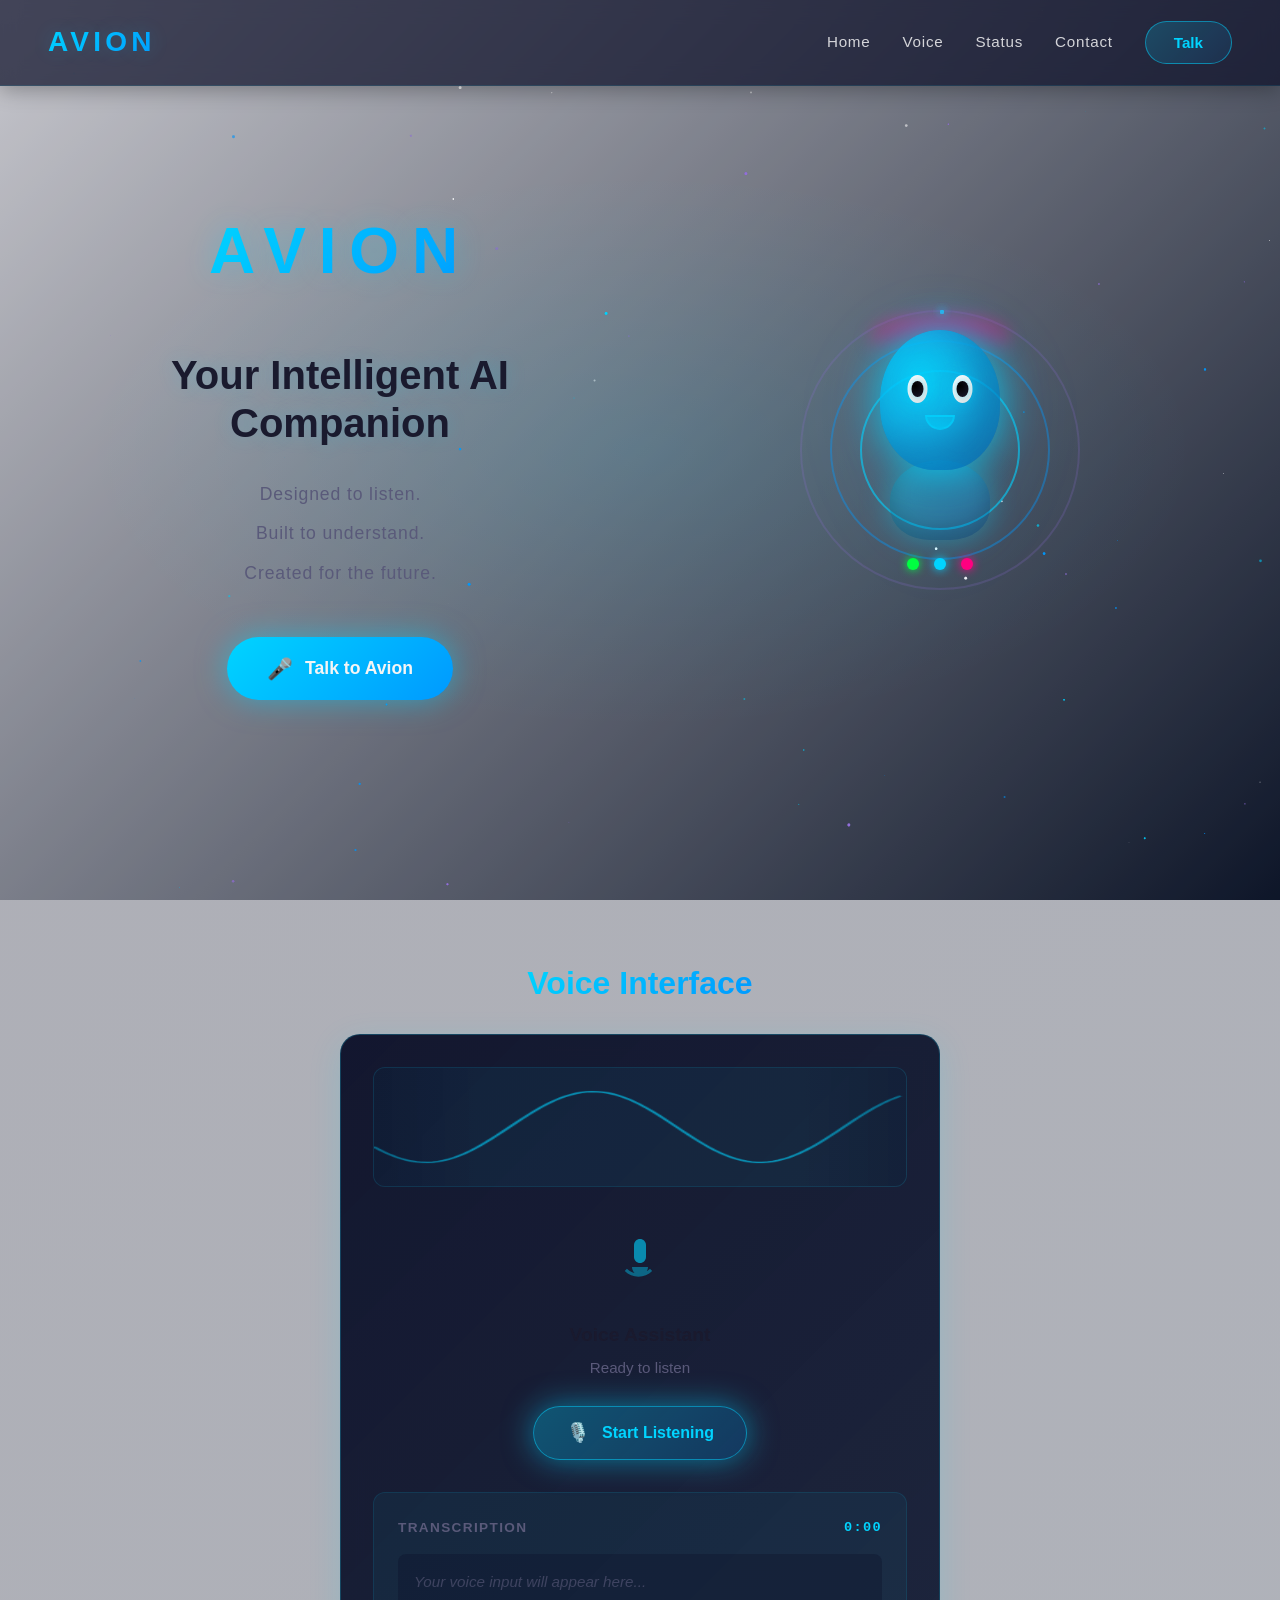
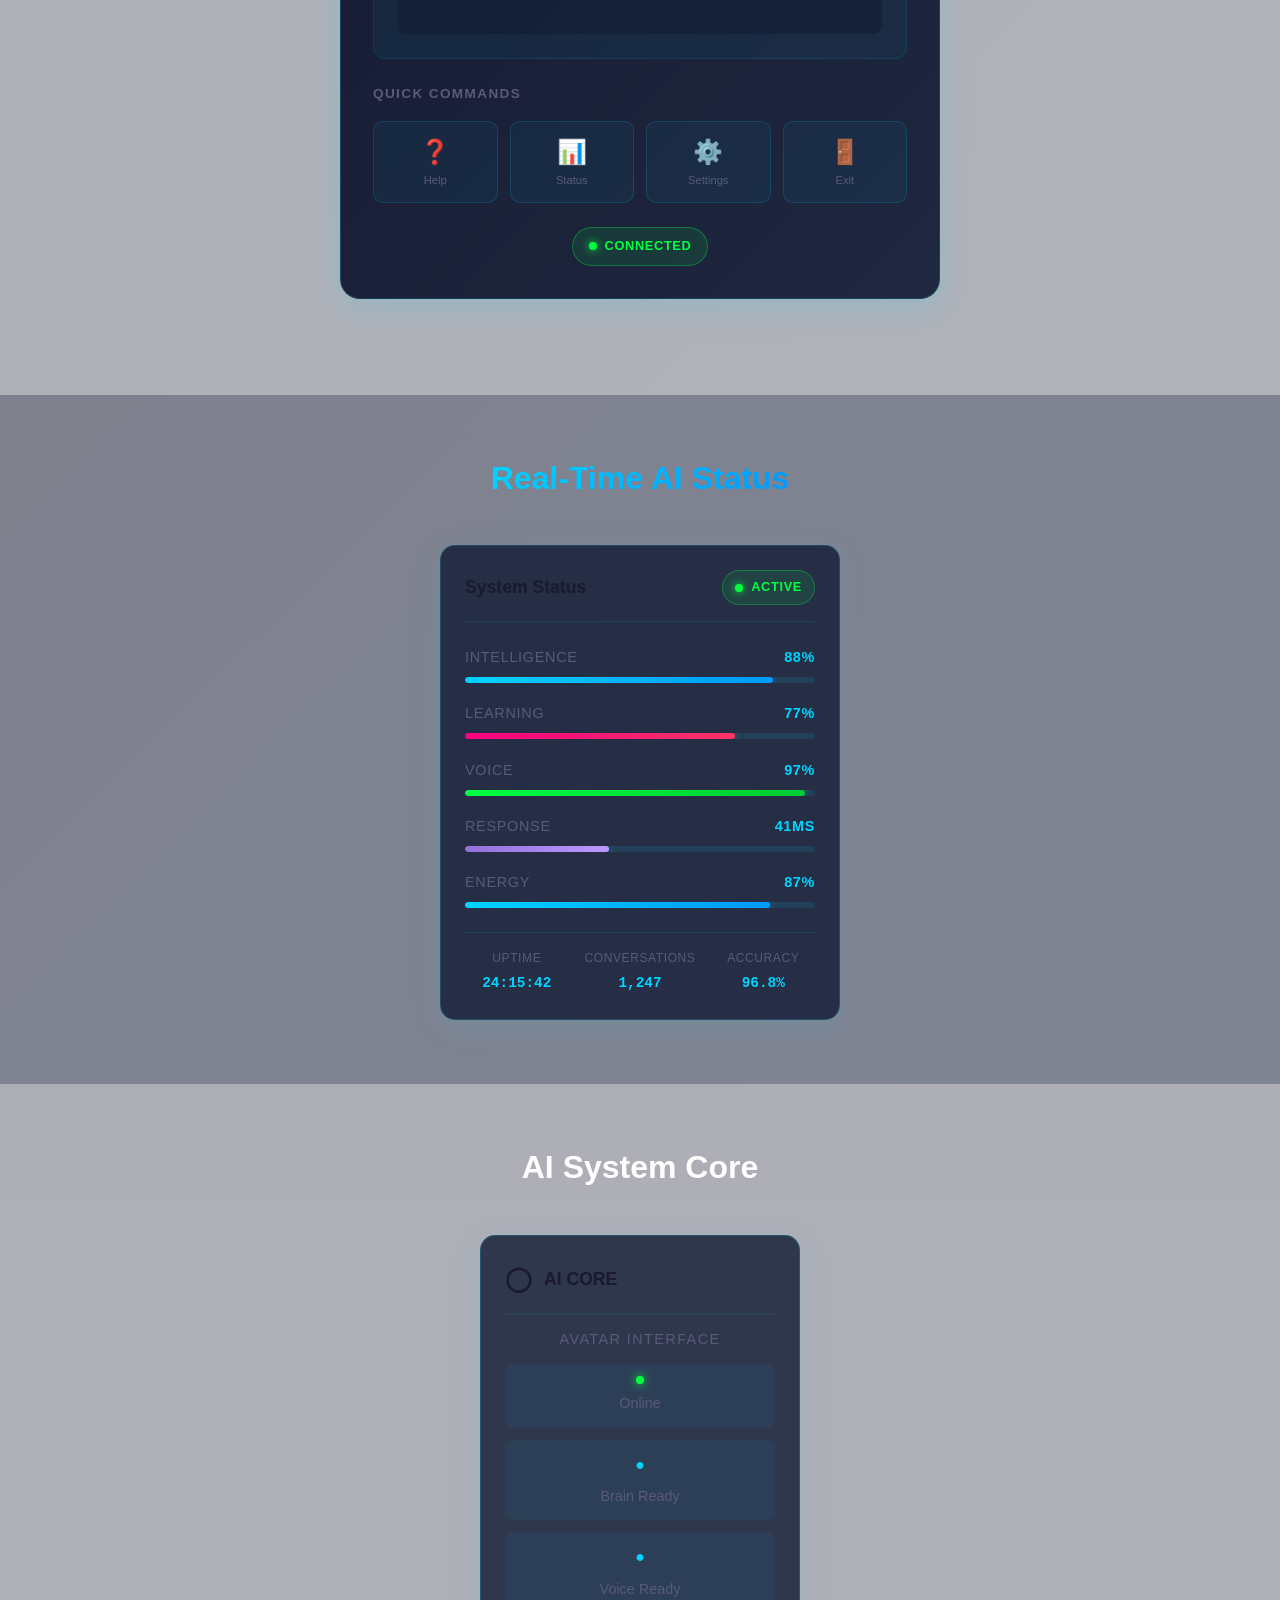
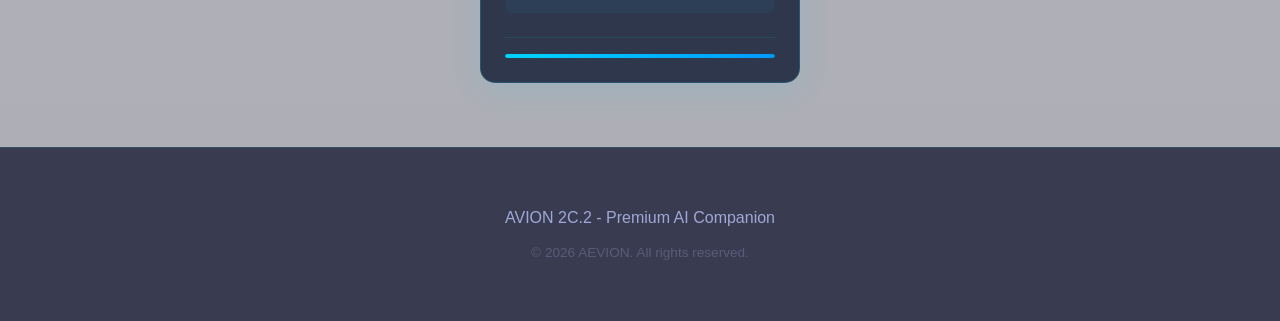
==== frontend/index.html @ 4a79e99e "Your commit message here" ====
<!DOCTYPE html>
<html lang="en">
<head>
    <meta charset="utf-8">
    <meta name="viewport" content="width=device-width, initial-scale=1">
    <meta name="description" content="AVION 2C.2 - Your Intelligent AI Companion with Voice Interface">
    <meta name="theme-color" content="#0a0e27">
    <title>AVION 2C.2 - Intelligent AI Companion</title>
    
    <!-- CSS Files -->
    <link rel="stylesheet" href="css/main.css">
    <link rel="stylesheet" href="css/navbar.css">
    <link rel="stylesheet" href="css/hero.css">
    <link rel="stylesheet" href="css/avatar.css">
    <link rel="stylesheet" href="css/avatar-female.css">
    <link rel="stylesheet" href="css/particles.css">
    <link rel="stylesheet" href="css/glass.css">
    <link rel="stylesheet" href="css/status-panel.css">
    <link rel="stylesheet" href="css/voice-ui.css">
    <link rel="stylesheet" href="css/boot-sequence.css">
    <link rel="stylesheet" href="css/polish.css">
</head>
<body>
    <!-- Boot Sequence -->
    <div class="boot-sequence" id="boot-sequence">
        <div class="boot-container">
            <!-- Boot Logo -->
            <div class="boot-logo">
                <div class="logo-circle"></div>
                <span class="logo-text">AVION</span>
            </div>

            <!-- Boot Status Lines -->
            <div class="boot-lines">
                <div class="boot-line">
                    <span class="boot-label">Initializing System...</span>
                    <span class="boot-value">▓▓▓▓▓░░░░░ 50%</span>
                </div>
                <div class="boot-line">
                    <span class="boot-label">Loading AI Core...</span>
                    <span class="boot-value">▓▓▓▓▓▓░░░░ 65%</span>
                </div>
                <div class="boot-line">
                    <span class="boot-label">Initializing Voice Engine...</span>
                    <span class="boot-value">▓▓▓▓▓▓▓░░░ 70%</span>
                </div>
                <div class="boot-line">
                    <span class="boot-label">Calibrating Neural Network...</span>
                    <span class="boot-value">▓▓▓▓▓▓▓▓░░ 80%</span>
                </div>
                <div class="boot-line">
                    <span class="boot-label">Synchronizing Protocols...</span>
                    <span class="boot-value">▓▓▓▓▓▓▓▓▓░ 90%</span>
                </div>
                <div class="boot-line">
                    <span class="boot-label">Boot Complete</span>
                    <span class="boot-value">▓▓▓▓▓▓▓▓▓▓ 100%</span>
                </div>
            </div>

            <!-- Boot Progress -->
            <div class="boot-progress-container">
                <div class="boot-progress-bar">
                    <div class="boot-progress-fill"></div>
                </div>
                <div class="boot-percentage">100%</div>
            </div>

            <!-- Boot Message -->
            <div class="boot-message">
                <p>Welcome to AVION 2C.2</p>
                <p class="boot-submessage">Your Intelligent AI Companion</p>
            </div>

            <!-- Ready Indicator -->
            <div class="boot-ready">
                <span class="ready-dot"></span>
                <span class="ready-text">System Ready</span>
            </div>
        </div>
    </div>

    <!-- Navigation Bar -->
    <nav>
        <div class="logo">AVION</div>
        <div class="menu">
            <a href="#home">Home</a>
            <a href="#voice">Voice</a>
            <a href="#status">Status</a>
            <a href="#contact">Contact</a>
            <button class="nav-talk-button">Talk</button>
        </div>
    </nav>

    <!-- Main Content -->
    <main>
        <!-- Hero Section with Female Avatar -->
        <section class="hero-section" id="home">
            <div class="background-container">
                <canvas id="particle-canvas"></canvas>
                <div class="energy-waves"></div>
            </div>

            <div class="hero-content">
                <div class="hero-text">
                    <div class="avion-title">
                        <span class="title-glow">AVION</span>
                    </div>
                    
                    <h1 class="hero-heading">
                        Your Intelligent AI Companion
                    </h1>
                    
                    <div class="tagline">
                        <p>Designed to listen.</p>
                        <p>Built to understand.</p>
                        <p>Created for the future.</p>
                    </div>
                    
                    <button class="cta-button primary-button">
                        <span class="button-icon">🎤</span>
                        <span>Talk to Avion</span>
                    </button>
                </div>

                <div class="hero-avatar">
                    <!-- Female AI Avatar Component -->
                    <div class="female-avatar-container">
                        <!-- Glow Rings -->
                        <div class="glow-ring glow-ring-1"></div>
                        <div class="glow-ring glow-ring-2"></div>
                        <div class="glow-ring glow-ring-3"></div>

                        <!-- Energy Aura -->
                        <div class="energy-aura"></div>

                        <!-- Particle Orbit -->
                        <div class="particle-orbit">
                            <div class="particle-dot"></div>
                            <div class="particle-dot"></div>
                            <div class="particle-dot"></div>
                        </div>

                        <!-- Avatar Body -->
                        <div class="avatar-body">
                            <!-- Hair -->
                            <div class="avatar-hair"></div>

                            <!-- Head -->
                            <div class="avatar-head">
                                <!-- Eyes -->
                                <div class="avatar-eyes">
                                    <div class="eye"></div>
                                    <div class="eye"></div>
                                </div>

                                <!-- Mouth -->
                                <div class="avatar-mouth"></div>
                            </div>

                            <!-- Torso -->
                            <div class="avatar-torso"></div>

                            <!-- Status Lights -->
                            <div class="status-lights">
                                <div class="status-light"></div>
                                <div class="status-light processing"></div>
                                <div class="status-light learning"></div>
                            </div>
                        </div>
                    </div>
                </div>
            </div>
        </section>

        <!-- Voice UI Section -->
        <section class="voice-section" id="voice" style="padding: 4rem 2rem; background: linear-gradient(135deg, rgba(10, 14, 39, 0.3), rgba(15, 25, 50, 0.3));">
            <div class="container">
                <h2 style="text-align: center; margin-bottom: 1rem; color: #fff;">
                    <span style="background: linear-gradient(135deg, #00d4ff, #0099ff); -webkit-background-clip: text; -webkit-text-fill-color: transparent; background-clip: text;">
                        Voice Interface
                    </span>
                </h2>
                
                <!-- Voice UI Container -->
                <div class="voice-ui-container">
                    <!-- Waveform Visualization -->
                    <div class="waveform-container">
                        <canvas id="waveform-canvas"></canvas>
                        <div class="waveform-overlay"></div>
                    </div>

                    <!-- Voice Input Section -->
                    <div class="voice-input-section">
                        <div class="microphone-icon">
                            <svg viewBox="0 0 24 24" width="48" height="48">
                                <path d="M12 14c1.66 0 3-1.34 3-3V5c0-1.66-1.34-3-3-3S9 3.34 9 5v6c0 1.66 1.34 3 3 3z" 
                                      fill="currentColor" opacity="0.6"/>
                                <path d="M17 16.91c-1.48 1.46-3.51 2.36-5.77 2.36-2.26 0-4.29-.9-5.77-2.36l-1.1 1.1c1.86 1.86 4.41 2.86 6.87 2.86s5.01-1 6.87-2.86l-1.1-1.1zM12 20c2.21 0 4-1.79 4-4h-8c0 2.21 1.79 4 4 4z" 
                                      fill="currentColor" opacity="0.4"/>
                            </svg>
                        </div>

                        <div class="voice-status">
                            <h3 class="voice-title">Voice Assistant</h3>
                            <p class="voice-status-text">Ready to listen</p>
                        </div>

                        <button class="voice-button primary-button">
                            <span class="voice-button-icon">🎙️</span>
                            <span class="voice-button-text">Start Listening</span>
                        </button>
                    </div>

                    <!-- Transcription Display -->
                    <div class="transcription-section">
                        <div class="transcription-header">
                            <span>Transcription</span>
                            <span class="transcription-time">0:00</span>
                        </div>
                        <div class="transcription-content">
                            <p class="transcription-text placeholder">Your voice input will appear here...</p>
                        </div>
                    </div>

                    <!-- Voice Commands Quick Access -->
                    <div class="voice-commands">
                        <div class="commands-title">Quick Commands</div>
                        <div class="commands-grid">
                            <button class="command-button" data-command="Help">
                                <span class="command-icon">❓</span>
                                <span class="command-text">Help</span>
                            </button>
                            <button class="command-button" data-command="Status">
                                <span class="command-icon">📊</span>
                                <span class="command-text">Status</span>
                            </button>
                            <button class="command-button" data-command="Settings">
                                <span class="command-icon">⚙️</span>
                                <span class="command-text">Settings</span>
                            </button>
                            <button class="command-button" data-command="Exit">
                                <span class="command-icon">🚪</span>
                                <span class="command-text">Exit</span>
                            </button>
                        </div>
                    </div>

                    <!-- Connection Status -->
                    <div class="connection-status">
                        <div class="connection-indicator">
                            <span class="indicator-dot"></span>
                            <span class="indicator-text">Connected</span>
                        </div>
                    </div>
                </div>
            </div>
        </section>

        <!-- Status Panel Section -->
        <section class="status-section" id="status" style="padding: 4rem 2rem; background: linear-gradient(135deg, rgba(10, 14, 39, 0.5), rgba(10, 20, 50, 0.5));">
            <div class="container">
                <h2 style="text-align: center; margin-bottom: 3rem; color: #fff;">
                    <span style="background: linear-gradient(135deg, #00d4ff, #0099ff); -webkit-background-clip: text; -webkit-text-fill-color: transparent; background-clip: text;">
                        Real-Time AI Status
                    </span>
                </h2>

                <!-- Enhanced Status Panel -->
                <div class="enhanced-status-panel">
                    <div class="status-panel-header">
                        <h3>System Status</h3>
                        <div class="panel-indicator">
                            <span class="indicator-dot"></span>
                            <span class="indicator-text">Active</span>
                        </div>
                    </div>

                    <div class="status-panel-content">
                        <!-- Intelligence Level -->
                        <div class="status-row">
                            <div class="status-label">
                                <span class="label-text">Intelligence</span>
                                <span class="label-value">92%</span>
                            </div>
                            <div class="progress-bar">
                                <div class="progress-fill" style="width: 92%; background: linear-gradient(90deg, #00d4ff, #0099ff);"></div>
                            </div>
                        </div>

                        <!-- Learning Capacity -->
                        <div class="status-row">
                            <div class="status-label">
                                <span class="label-text">Learning</span>
                                <span class="label-value">78%</span>
                            </div>
                            <div class="progress-bar">
                                <div class="progress-fill" style="width: 78%; background: linear-gradient(90deg, #ff0080, #ff3366);"></div>
                            </div>
                        </div>

                        <!-- Voice Recognition -->
                        <div class="status-row">
                            <div class="status-label">
                                <span class="label-text">Voice</span>
                                <span class="label-value">100%</span>
                            </div>
                            <div class="progress-bar">
                                <div class="progress-fill" style="width: 100%; background: linear-gradient(90deg, #00ff41, #00cc33);"></div>
                            </div>
                        </div>

                        <!-- Response Time -->
                        <div class="status-row">
                            <div class="status-label">
                                <span class="label-text">Response</span>
                                <span class="label-value">45ms</span>
                            </div>
                            <div class="progress-bar">
                                <div class="progress-fill" style="width: 95%; background: linear-gradient(90deg, #9370db, #bb99ff);"></div>
                            </div>
                        </div>

                        <!-- Energy Level -->
                        <div class="status-row">
                            <div class="status-label">
                                <span class="label-text">Energy</span>
                                <span class="label-value">87%</span>
                            </div>
                            <div class="progress-bar">
                                <div class="progress-fill energy-bar" style="width: 87%;"></div>
                            </div>
                        </div>
                    </div>

                    <div class="status-panel-footer">
                        <div class="status-stat">
                            <span class="stat-label">Uptime</span>
                            <span class="stat-value">24:15:42</span>
                        </div>
                        <div class="status-stat">
                            <span class="stat-label">Conversations</span>
                            <span class="stat-value">1,247</span>
                        </div>
                        <div class="status-stat">
                            <span class="stat-label">Accuracy</span>
                            <span class="stat-value">96.8%</span>
                        </div>
                    </div>
                </div>
            </div>
        </section>

        <!-- AI Core Panel (original) -->
        <section class="features-section" style="padding: 4rem 2rem; text-align: center; background: rgba(10, 14, 39, 0.3);">
            <h2 style="color: #fff; margin-bottom: 3rem;">AI System Core</h2>
            <div class="avatar-card" style="margin: 0 auto;">
                <div class="card-header">
                    <div class="card-title">
                        <span class="avatar-icon">◯</span>
                        <span>AI CORE</span>
                    </div>
                </div>
                <div class="card-body">
                    <h3>Avatar Interface</h3>
                    <div class="status-list">
                        <div class="status-item online">
                            <span class="status-dot"></span>
                            <span class="status-text">Online</span>
                        </div>
                        <div class="status-item ready">
                            <span class="status-indicator">●</span>
                            <span class="status-text">Brain Ready</span>
                        </div>
                        <div class="status-item ready">
                            <span class="status-indicator">●</span>
                            <span class="status-text">Voice Ready</span>
                        </div>
                    </div>
                </div>
                <div class="card-footer">
                    <div class="energy-bar"></div>
                </div>
            </div>
        </section>

        <!-- Footer -->
        <footer style="padding: 3rem 2rem; text-align: center; background: rgba(10, 14, 39, 0.8); border-top: 1px solid rgba(0, 212, 255, 0.1);">
            <p style="color: #a0a8d8; margin: 0.5rem 0;">AVION 2C.2 - Premium AI Companion</p>
            <p style="color: #5a5a7a; margin: 0.5rem 0; font-size: 0.85rem;">© 2026 AEVION. All rights reserved.</p>
        </footer>
    </main>

    <!-- JavaScript Files -->
    <script src="js/boot-sequence.js"></script>
    <script src="js/voice-greeting.js"></script>
    <script src="js/particles.js"></script>
    <script src="js/avatar.js"></script>
    <script src="js/female-avatar.js"></script>
    <script src="js/voice-ui.js"></script>
    <script src="js/animation.js"></script>
    <script src="js/app.js"></script>
</body>
</html>
---- frontend/css/main.css ----
/* Root Variables */
:root {
    --primary-color: #00d4ff;
    --secondary-color: #0099ff;
    --accent-color: #ff0080;
    --dark-bg: #0a0e27;
    --card-bg: rgba(15, 25, 50, 0.8);
    --text-primary: #ffffff;
    --text-secondary: #a0a8d8;
    --glow-color: #00d4ff;
}

/* Global Styles */
* {
    margin: 0;
    padding: 0;
    box-sizing: border-box;
}

html {
    scroll-behavior: smooth;
}

body {
    font-family: 'Segoe UI', Tahoma, Geneva, Verdana, sans-serif;
    background: var(--dark-bg);
    color: var(--text-primary);
    line-height: 1.6;
    overflow-x: hidden;
}

/* Typography */
h1, h2, h3, h4, h5, h6 {
    font-weight: 600;
    line-height: 1.2;
}

h1 {
    font-size: 2.5rem;
}

h2 {
    font-size: 2rem;
}

h3 {
    font-size: 1.5rem;
}

p {
    color: var(--text-secondary);
    line-height: 1.8;
}

a {
    color: var(--primary-color);
    text-decoration: none;
    transition: all 0.3s ease;
}

a:hover {
    color: var(--secondary-color);
}

/* Buttons */
button {
    border: none;
    cursor: pointer;
    transition: all 0.3s ease;
    font-weight: 600;
    font-size: 1rem;
}

button:disabled {
    opacity: 0.6;
    cursor: not-allowed;
}

.primary {
    background: linear-gradient(135deg, var(--primary-color), var(--secondary-color));
    color: var(--dark-bg);
    padding: 1rem 2rem;
    border-radius: 50px;
}

.primary:hover {
    transform: translateY(-2px);
    box-shadow: 0 10px 30px rgba(0, 212, 255, 0.3);
}

/* Main Container */
main {
    position: relative;
    width: 100%;
}

section {
    width: 100%;
    position: relative;
}

/* Utilities */
.container {
    max-width: 1200px;
    margin: 0 auto;
    padding: 0 2rem;
}

.text-center {
    text-align: center;
}

.text-left {
    text-align: left;
}

.text-right {
    text-align: right;
}

.mt-1 { margin-top: 1rem; }
.mt-2 { margin-top: 2rem; }
.mt-3 { margin-top: 3rem; }
.mt-4 { margin-top: 4rem; }

.mb-1 { margin-bottom: 1rem; }
.mb-2 { margin-bottom: 2rem; }
.mb-3 { margin-bottom: 3rem; }
.mb-4 { margin-bottom: 4rem; }

.pt-1 { padding-top: 1rem; }
.pt-2 { padding-top: 2rem; }
.pt-3 { padding-top: 3rem; }
.pt-4 { padding-top: 4rem; }

.pb-1 { padding-bottom: 1rem; }
.pb-2 { padding-bottom: 2rem; }
.pb-3 { padding-bottom: 3rem; }
.pb-4 { padding-bottom: 4rem; }

.opacity-50 { opacity: 0.5; }
.opacity-75 { opacity: 0.75; }

.hidden {
    display: none;
}

.visible {
    display: block;
}

/* Scrollbar Styling */
::-webkit-scrollbar {
    width: 10px;
}

::-webkit-scrollbar-track {
    background: rgba(0, 212, 255, 0.1);
}

::-webkit-scrollbar-thumb {
    background: var(--primary-color);
    border-radius: 5px;
}

::-webkit-scrollbar-thumb:hover {
    background: var(--secondary-color);
}

/* Focus Styles */
button:focus,
a:focus,
input:focus,
textarea:focus {
    outline: 2px solid var(--primary-color);
    outline-offset: 2px;
}

/* Animation Keyframes */
@keyframes fade-in {
    from {
        opacity: 0;
    }
    to {
        opacity: 1;
    }
}

@keyframes slide-in-up {
    from {
        opacity: 0;
        transform: translateY(30px);
    }
    to {
        opacity: 1;
        transform: translateY(0);
    }
}

@keyframes slide-in-down {
    from {
        opacity: 0;
        transform: translateY(-30px);
    }
    to {
        opacity: 1;
        transform: translateY(0);
    }
}

@keyframes pulse {
    0%, 100% {
        opacity: 1;
    }
    50% {
        opacity: 0.5;
    }
}

/* Responsive Design */
@media (max-width: 1024px) {
    h1 {
        font-size: 2rem;
    }

    h2 {
        font-size: 1.75rem;
    }

    .container {
        padding: 0 1.5rem;
    }
}

@media (max-width: 768px) {
    h1 {
        font-size: 1.75rem;
    }

    h2 {
        font-size: 1.5rem;
    }

    h3 {
        font-size: 1.25rem;
    }

    button {
        font-size: 0.9rem;
    }

    .primary {
        padding: 0.75rem 1.5rem;
    }

    .container {
        padding: 0 1rem;
    }
}

@media (max-width: 480px) {
    h1 {
        font-size: 1.5rem;
    }

    h2 {
        font-size: 1.25rem;
    }

    h3 {
        font-size: 1rem;
    }

    body {
        font-size: 0.9rem;
    }

    .primary {
        padding: 0.6rem 1.2rem;
        font-size: 0.85rem;
    }
}
---- frontend/css/navbar.css ----
/* Navigation Bar Styles */

nav {
    position: fixed;
    top: 0;
    left: 0;
    right: 0;
    display: flex;
    justify-content: space-between;
    align-items: center;
    padding: 1.25rem 3rem;
    background: rgba(10, 14, 39, 0.7);
    backdrop-filter: blur(10px);
    -webkit-backdrop-filter: blur(10px);
    border-bottom: 1px solid rgba(0, 212, 255, 0.1);
    z-index: 1000;
    transition: all 0.3s ease;
    box-shadow: 0 4px 20px rgba(0, 0, 0, 0.3);
}

nav.scrolled {
    padding: 1rem 3rem;
    background: rgba(10, 14, 39, 0.9);
    border-bottom-color: rgba(0, 212, 255, 0.2);
}

/* Logo */
.logo {
    font-size: 1.75rem;
    font-weight: 900;
    background: linear-gradient(135deg, #00d4ff, #0099ff);
    -webkit-background-clip: text;
    -webkit-text-fill-color: transparent;
    background-clip: text;
    letter-spacing: 0.15em;
    text-shadow: 0 0 20px rgba(0, 212, 255, 0.2);
    display: flex;
    align-items: center;
    gap: 0.5rem;
    transition: all 0.3s ease;
}

.logo:hover {
    text-shadow: 0 0 30px rgba(0, 212, 255, 0.4);
    transform: scale(1.05);
}

/* Menu */
.menu {
    display: flex;
    gap: 2rem;
    align-items: center;
}

.menu a {
    color: rgba(255, 255, 255, 0.8);
    text-decoration: none;
    font-weight: 500;
    font-size: 0.95rem;
    position: relative;
    transition: all 0.3s ease;
    letter-spacing: 0.05em;
}

.menu a:hover {
    color: #00d4ff;
}

.menu a::after {
    content: '';
    position: absolute;
    bottom: -5px;
    left: 0;
    width: 0;
    height: 2px;
    background: linear-gradient(90deg, #00d4ff, #0099ff);
    transition: width 0.3s ease;
}

.menu a:hover::after {
    width: 100%;
}

/* Navigation Buttons */
.nav-talk-button,
button[class*="Talk"],
nav button {
    background: linear-gradient(135deg, rgba(0, 212, 255, 0.2), rgba(0, 153, 255, 0.1));
    border: 1.5px solid rgba(0, 212, 255, 0.5);
    color: #00d4ff;
    padding: 0.75rem 1.75rem;
    border-radius: 50px;
    font-weight: 600;
    font-size: 0.95rem;
    cursor: pointer;
    transition: all 0.3s ease;
    text-transform: capitalize;
}

.nav-talk-button:hover,
button[class*="Talk"]:hover,
nav button:hover {
    background: linear-gradient(135deg, rgba(0, 212, 255, 0.3), rgba(0, 153, 255, 0.15));
    border-color: rgba(0, 212, 255, 0.8);
    box-shadow: 0 0 20px rgba(0, 212, 255, 0.3);
    transform: translateY(-2px);
}

.nav-talk-button:active,
button[class*="Talk"]:active,
nav button:active {
    transform: translateY(0);
}

/* Responsive Design */

@media (max-width: 1024px) {
    nav {
        padding: 1rem 2rem;
    }

    .logo {
        font-size: 1.5rem;
    }

    .menu {
        gap: 1.5rem;
    }

    .menu a {
        font-size: 0.9rem;
    }

    .nav-talk-button,
    button[class*="Talk"],
    nav button {
        padding: 0.6rem 1.4rem;
        font-size: 0.9rem;
    }
}

@media (max-width: 768px) {
    nav {
        padding: 1rem 1.5rem;
        flex-wrap: wrap;
        gap: 1rem;
    }

    .logo {
        font-size: 1.3rem;
        flex: 1;
    }

    .menu {
        gap: 1rem;
        flex: 1;
        min-width: 100%;
        justify-content: flex-end;
        order: 2;
    }

    .menu a {
        font-size: 0.85rem;
    }

    .nav-talk-button,
    button[class*="Talk"],
    nav button {
        padding: 0.6rem 1.2rem;
        font-size: 0.85rem;
    }
}

@media (max-width: 480px) {
    nav {
        padding: 0.75rem 1rem;
        justify-content: space-between;
    }

    .logo {
        font-size: 1.1rem;
        letter-spacing: 0.08em;
    }

    .menu {
        gap: 0.75rem;
        min-width: auto;
    }

    .menu a {
        font-size: 0.75rem;
        display: none;
    }

    .menu a:first-child,
    .menu a:last-child {
        display: inline;
    }

    .nav-talk-button,
    button[class*="Talk"],
    nav button {
        padding: 0.5rem 1rem;
        font-size: 0.75rem;
    }
}

/* Mobile Menu Toggle (if needed) */
.menu-toggle {
    display: none;
    background: none;
    border: none;
    color: #00d4ff;
    font-size: 1.5rem;
    cursor: pointer;
}

@media (max-width: 480px) {
    .menu-toggle {
        display: block;
    }

    .menu.active {
        flex-basis: 100%;
        order: 2;
        flex-direction: column;
        background: rgba(10, 14, 39, 0.95);
        padding: 1rem;
        border-radius: 8px;
        gap: 0.5rem;
    }

    .menu.active a {
        display: block;
        padding: 0.5rem 0;
    }
}
---- frontend/css/hero.css ----
/* Hero Section Styles */

:root {
    --primary-color: #00d4ff;
    --secondary-color: #0099ff;
    --accent-color: #ff0080;
    --dark-bg: #0a0e27;
    --card-bg: rgba(15, 25, 50, 0.8);
    --text-primary: #ffffff;
    --text-secondary: #a0a8d8;
    --glow-color: #00d4ff;
}

.hero-section {
    position: relative;
    min-height: 100vh;
    display: flex;
    align-items: center;
    justify-content: center;
    overflow: hidden;
    background: linear-gradient(135deg, var(--dark-bg) 0%, #0f1929 100%);
}

.background-container {
    position: absolute;
    top: 0;
    left: 0;
    width: 100%;
    height: 100%;
    z-index: 0;
}

#particle-canvas {
    display: block;
    width: 100%;
    height: 100%;
}

.energy-waves {
    position: absolute;
    top: 0;
    left: 0;
    width: 100%;
    height: 100%;
    background: radial-gradient(
        ellipse 800px 400px at 50% 50%,
        rgba(0, 212, 255, 0.1) 0%,
        transparent 70%
    );
    animation: wave-pulse 6s ease-in-out infinite;
    z-index: 1;
}

@keyframes wave-pulse {
    0%, 100% {
        opacity: 0.5;
    }
    50% {
        opacity: 1;
    }
}

.hero-content {
    position: relative;
    z-index: 10;
    display: grid;
    grid-template-columns: 1fr 1fr;
    gap: 4rem;
    align-items: center;
    justify-items: center;
    max-width: 1200px;
    width: 100%;
    padding: 2rem;
}

.hero-text {
    display: flex;
    flex-direction: column;
    align-items: center;
    text-align: center;
    gap: 2rem;
}

.avion-title {
    position: relative;
    margin-bottom: 1rem;
}

.title-glow {
    font-size: 4rem;
    font-weight: 900;
    background: linear-gradient(135deg, var(--primary-color), var(--secondary-color));
    -webkit-background-clip: text;
    -webkit-text-fill-color: transparent;
    background-clip: text;
    text-shadow: 0 0 30px rgba(0, 212, 255, 0.3);
    letter-spacing: 0.2em;
    animation: title-float 3s ease-in-out infinite;
}

@keyframes title-float {
    0%, 100% {
        transform: translateY(0);
    }
    50% {
        transform: translateY(-10px);
    }
}

.hero-heading {
    font-size: 2.5rem;
    font-weight: 700;
    color: var(--text-primary);
    line-height: 1.2;
    margin: 0;
    text-shadow: 0 0 20px rgba(0, 212, 255, 0.2);
}

.tagline {
    display: flex;
    flex-direction: column;
    gap: 0.5rem;
    color: var(--text-secondary);
    font-size: 1.1rem;
    font-weight: 300;
    letter-spacing: 0.05em;
}

.tagline p {
    margin: 0;
    animation: fade-in-up 1s ease-out forwards;
}

.tagline p:nth-child(1) {
    animation-delay: 0.1s;
}

.tagline p:nth-child(2) {
    animation-delay: 0.2s;
}

.tagline p:nth-child(3) {
    animation-delay: 0.3s;
}

@keyframes fade-in-up {
    from {
        opacity: 0;
        transform: translateY(20px);
    }
    to {
        opacity: 1;
        transform: translateY(0);
    }
}

.cta-button {
    display: flex;
    align-items: center;
    gap: 0.75rem;
    padding: 1.2rem 2.5rem;
    font-size: 1.1rem;
    font-weight: 600;
    border: none;
    border-radius: 50px;
    cursor: pointer;
    transition: all 0.3s ease;
    margin-top: 1rem;
}

.primary-button {
    background: linear-gradient(135deg, var(--primary-color), var(--secondary-color));
    color: var(--dark-bg);
    box-shadow: 0 0 30px rgba(0, 212, 255, 0.5);
}

.primary-button:hover {
    transform: translateY(-3px);
    box-shadow: 0 0 50px rgba(0, 212, 255, 0.8);
}

.primary-button:active {
    transform: translateY(-1px);
}

.button-icon {
    font-size: 1.3rem;
}

/* Avatar Container */

.hero-avatar {
    display: flex;
    align-items: center;
    justify-content: center;
    height: 400px;
}

.avatar-container {
    position: relative;
    width: 250px;
    height: 250px;
    display: flex;
    align-items: center;
    justify-content: center;
}

.avatar-core {
    position: absolute;
    width: 150px;
    height: 150px;
    background: radial-gradient(circle at 30% 30%, rgba(0, 212, 255, 0.8), rgba(0, 153, 255, 0.4));
    border-radius: 50%;
    box-shadow: 
        0 0 30px rgba(0, 212, 255, 0.6),
        inset 0 0 20px rgba(0, 212, 255, 0.3);
    animation: core-pulse 3s ease-in-out infinite;
    display: flex;
    align-items: center;
    justify-content: center;
    font-size: 3rem;
    font-weight: 900;
    color: var(--text-primary);
    text-shadow: 0 0 20px rgba(0, 212, 255, 0.8);
}

@keyframes core-pulse {
    0%, 100% {
        transform: scale(1);
        box-shadow: 
            0 0 30px rgba(0, 212, 255, 0.6),
            inset 0 0 20px rgba(0, 212, 255, 0.3);
    }
    50% {
        transform: scale(1.1);
        box-shadow: 
            0 0 50px rgba(0, 212, 255, 0.8),
            inset 0 0 30px rgba(0, 212, 255, 0.5);
    }
}

.avatar-ring {
    position: absolute;
    width: 200px;
    height: 200px;
    border: 2px solid rgba(0, 212, 255, 0.5);
    border-radius: 50%;
    animation: ring-rotate 8s linear infinite;
    box-shadow: 0 0 20px rgba(0, 212, 255, 0.3);
}

@keyframes ring-rotate {
    from {
        transform: rotate(0deg);
    }
    to {
        transform: rotate(360deg);
    }
}

.avatar-glow {
    position: absolute;
    width: 300px;
    height: 300px;
    border-radius: 50%;
    background: radial-gradient(
        circle,
        rgba(0, 212, 255, 0.15) 0%,
        transparent 70%
    );
    animation: glow-pulse 4s ease-in-out infinite;
    filter: blur(30px);
}

@keyframes glow-pulse {
    0%, 100% {
        transform: scale(1);
        opacity: 0.5;
    }
    50% {
        transform: scale(1.2);
        opacity: 1;
    }
}

/* Responsive Design */

@media (max-width: 768px) {
    .hero-section {
        min-height: auto;
        padding: 2rem 0;
    }

    .hero-content {
        grid-template-columns: 1fr;
        gap: 2rem;
        padding: 1rem;
    }

    .hero-heading {
        font-size: 1.8rem;
    }

    .title-glow {
        font-size: 2.5rem;
    }

    .avatar-container {
        width: 200px;
        height: 200px;
    }

    .avatar-core {
        width: 120px;
        height: 120px;
        font-size: 2rem;
    }

    .avatar-ring {
        width: 160px;
        height: 160px;
    }

    .avatar-glow {
        width: 240px;
        height: 240px;
    }

    .cta-button {
        padding: 1rem 2rem;
        font-size: 1rem;
    }
}
---- frontend/css/avatar.css ----
/* Avatar Card Styles */

.avatar-card {
    background: var(--card-bg);
    backdrop-filter: blur(10px);
    border: 1px solid rgba(0, 212, 255, 0.2);
    border-radius: 15px;
    padding: 1.5rem;
    max-width: 320px;
    animation: slide-in 0.6s ease-out;
    box-shadow: 0 8px 32px rgba(0, 212, 255, 0.1);
    transition: all 0.3s ease;
}

.avatar-card:hover {
    border-color: rgba(0, 212, 255, 0.5);
    box-shadow: 0 8px 32px rgba(0, 212, 255, 0.2);
}

@keyframes slide-in {
    from {
        opacity: 0;
        transform: translateX(-30px);
    }
    to {
        opacity: 1;
        transform: translateX(0);
    }
}

.card-header {
    border-bottom: 1px solid rgba(0, 212, 255, 0.1);
    padding-bottom: 1rem;
    margin-bottom: 1rem;
}

.card-title {
    display: flex;
    align-items: center;
    gap: 0.75rem;
    font-size: 1.1rem;
    font-weight: 600;
    color: var(--text-primary);
    margin: 0;
}

.avatar-icon {
    font-size: 1.5rem;
    animation: icon-pulse 2s ease-in-out infinite;
}

@keyframes icon-pulse {
    0%, 100% {
        transform: scale(1);
    }
    50% {
        transform: scale(1.15);
    }
}

.card-body {
    margin-bottom: 1.5rem;
}

.card-body h3 {
    margin: 0 0 1rem 0;
    font-size: 0.9rem;
    color: var(--text-secondary);
    text-transform: uppercase;
    letter-spacing: 0.1em;
    font-weight: 500;
}

.status-list {
    display: flex;
    flex-direction: column;
    gap: 0.75rem;
}

.status-item {
    display: flex;
    align-items: center;
    gap: 0.75rem;
    padding: 0.75rem;
    border-radius: 8px;
    background: rgba(0, 212, 255, 0.05);
    transition: all 0.3s ease;
}

.status-item:hover {
    background: rgba(0, 212, 255, 0.1);
    transform: translateX(5px);
}

.status-item.online .status-dot {
    width: 8px;
    height: 8px;
    background: #00ff41;
    border-radius: 50%;
    box-shadow: 0 0 10px #00ff41;
    animation: status-blink 2s ease-in-out infinite;
}

.status-item.ready .status-indicator {
    color: var(--primary-color);
    font-weight: bold;
    animation: ready-pulse 1.5s ease-in-out infinite;
}

@keyframes status-blink {
    0%, 100% {
        opacity: 1;
    }
    50% {
        opacity: 0.5;
    }
}

@keyframes ready-pulse {
    0%, 100% {
        transform: scale(1);
        opacity: 0.8;
    }
    50% {
        transform: scale(1.2);
        opacity: 1;
    }
}

.status-text {
    font-size: 0.9rem;
    color: var(--text-secondary);
    flex: 1;
}

.card-footer {
    border-top: 1px solid rgba(0, 212, 255, 0.1);
    padding-top: 1rem;
}

.energy-bar {
    width: 100%;
    height: 4px;
    background: rgba(0, 212, 255, 0.1);
    border-radius: 2px;
    overflow: hidden;
}

.energy-bar::after {
    content: '';
    display: block;
    height: 100%;
    background: linear-gradient(90deg, var(--primary-color), var(--secondary-color));
    border-radius: 2px;
    width: 100%;
    animation: energy-flow 3s ease-in-out infinite;
}

@keyframes energy-flow {
    0%, 100% {
        transform: translateX(-100%);
    }
    50% {
        transform: translateX(100%);
    }
}

/* Status Card Styles */

.status-card {
    background: var(--card-bg);
    backdrop-filter: blur(10px);
    border: 1px solid rgba(0, 212, 255, 0.2);
    border-radius: 15px;
    padding: 1.5rem;
    max-width: 350px;
    animation: slide-in 0.6s ease-out 0.2s backwards;
    box-shadow: 0 8px 32px rgba(0, 212, 255, 0.1);
}

.status-header {
    border-bottom: 1px solid rgba(0, 212, 255, 0.1);
    padding-bottom: 1rem;
    margin-bottom: 1.5rem;
}

.status-header h4 {
    margin: 0;
    font-size: 1rem;
    color: var(--text-primary);
    font-weight: 600;
}

.status-grid {
    display: flex;
    flex-direction: column;
    gap: 1rem;
    margin-bottom: 1.5rem;
}

.status-item {
    display: flex;
    flex-direction: column;
    gap: 0.5rem;
}

.status-label {
    font-size: 0.85rem;
    color: var(--text-secondary);
    text-transform: uppercase;
    letter-spacing: 0.05em;
    font-weight: 500;
}

.status-bar {
    width: 100%;
    height: 6px;
    background: rgba(0, 212, 255, 0.1);
    border-radius: 3px;
    overflow: hidden;
}

.status-fill {
    height: 100%;
    background: linear-gradient(90deg, var(--primary-color), var(--secondary-color));
    border-radius: 3px;
    transition: width 0.6s cubic-bezier(0.4, 0.0, 0.2, 1);
    animation: fill-pulse 2s ease-in-out infinite;
}

@keyframes fill-pulse {
    0%, 100% {
        opacity: 1;
    }
    50% {
        opacity: 0.7;
    }
}

.status-footer {
    border-top: 1px solid rgba(0, 212, 255, 0.1);
    padding-top: 1rem;
    text-align: right;
}

.last-update {
    font-size: 0.8rem;
    color: var(--text-secondary);
    opacity: 0.7;
}

/* Responsive */

@media (max-width: 768px) {
    .avatar-card,
    .status-card {
        max-width: 100%;
    }

    .card-title {
        font-size: 1rem;
    }

    .avatar-icon {
        font-size: 1.2rem;
    }
}
---- frontend/css/avatar-female.css ----
/* Female AI Avatar - Fictional Design */

:root {
    --avatar-primary: #00d4ff;
    --avatar-secondary: #0099ff;
    --avatar-accent: #ff0080;
    --avatar-glow: rgba(0, 212, 255, 0.6);
}

.female-avatar-container {
    position: relative;
    width: 300px;
    height: 350px;
    display: flex;
    align-items: center;
    justify-content: center;
    margin: 0 auto;
}

/* Main Avatar Body */
.avatar-body {
    position: relative;
    width: 180px;
    height: 240px;
    display: flex;
    flex-direction: column;
    align-items: center;
    justify-content: flex-start;
    animation: idle-sway 4s ease-in-out infinite;
}

/* Head */
.avatar-head {
    position: relative;
    width: 120px;
    height: 140px;
    background: radial-gradient(circle at 35% 35%, rgba(0, 212, 255, 0.9), rgba(0, 153, 255, 0.6));
    border-radius: 50% 50% 45% 45%;
    box-shadow: 
        0 0 40px rgba(0, 212, 255, 0.8),
        inset -20px -20px 40px rgba(0, 50, 100, 0.3),
        inset 20px 20px 40px rgba(0, 212, 255, 0.2);
    animation: head-float 3s ease-in-out infinite;
    z-index: 2;
}

@keyframes head-float {
    0%, 100% {
        transform: translateY(0);
    }
    50% {
        transform: translateY(-10px);
    }
}

@keyframes idle-sway {
    0%, 100% {
        transform: translateX(0) rotateZ(0deg);
    }
    25% {
        transform: translateX(3px) rotateZ(1deg);
    }
    75% {
        transform: translateX(-3px) rotateZ(-1deg);
    }
}

/* Eyes */
.avatar-eyes {
    position: absolute;
    top: 45px;
    left: 50%;
    transform: translateX(-50%);
    display: flex;
    gap: 25px;
    z-index: 3;
}

.eye {
    width: 20px;
    height: 28px;
    background: linear-gradient(135deg, #ffffff 0%, #e0e0e0 100%);
    border-radius: 50%;
    position: relative;
    box-shadow: 0 0 15px rgba(0, 212, 255, 0.4);
    animation: blink 3s ease-in-out infinite;
}

.eye::after {
    content: '';
    position: absolute;
    width: 12px;
    height: 16px;
    background: radial-gradient(circle at 30% 30%, #000, #1a1a2e);
    border-radius: 50%;
    top: 6px;
    left: 4px;
    animation: eye-look 4s ease-in-out infinite;
    box-shadow: 0 0 8px rgba(0, 212, 255, 0.6);
}

.eye:nth-child(2)::after {
    animation-delay: 0.2s;
}

@keyframes blink {
    0%, 10%, 12%, 20%, 100% {
        height: 28px;
    }
    11%, 19% {
        height: 4px;
    }
}

@keyframes eye-look {
    0%, 100% {
        transform: translate(0, 0);
    }
    25% {
        transform: translate(2px, -2px);
    }
    50% {
        transform: translate(-2px, 0);
    }
    75% {
        transform: translate(1px, 2px);
    }
}

/* Mouth */
.avatar-mouth {
    position: absolute;
    top: 85px;
    left: 50%;
    transform: translateX(-50%);
    width: 30px;
    height: 15px;
    border-radius: 0 0 30px 30px;
    background: linear-gradient(180deg, rgba(0, 212, 255, 0.3), rgba(0, 212, 255, 0.6));
    border: 2px solid rgba(0, 212, 255, 0.5);
    animation: mouth-talk 2s ease-in-out infinite;
    z-index: 3;
}

@keyframes mouth-talk {
    0%, 100% {
        height: 15px;
        border-radius: 0 0 30px 30px;
    }
    25% {
        height: 20px;
        border-radius: 30px 30px 0 0;
    }
    50% {
        height: 18px;
        border-radius: 50%;
    }
    75% {
        height: 16px;
        border-radius: 0 0 20px 20px;
    }
}

/* Hair/Accent Elements */
.avatar-hair {
    position: absolute;
    top: -15px;
    left: 50%;
    transform: translateX(-50%);
    width: 140px;
    height: 40px;
    background: linear-gradient(180deg, rgba(255, 0, 128, 0.6), transparent);
    border-radius: 50% 50% 0 0;
    filter: blur(8px);
    animation: hair-wave 3s ease-in-out infinite;
}

@keyframes hair-wave {
    0%, 100% {
        transform: translateX(-50%) scaleX(1) translateY(0);
    }
    50% {
        transform: translateX(-50%) scaleX(1.05) translateY(-3px);
    }
}

/* Body/Torso */
.avatar-torso {
    position: absolute;
    top: 130px;
    width: 100px;
    height: 80px;
    background: linear-gradient(135deg, rgba(0, 212, 255, 0.4), rgba(0, 153, 255, 0.3));
    border-radius: 50% 50% 40% 40%;
    box-shadow: 
        0 0 30px rgba(0, 212, 255, 0.4),
        inset 0 -10px 20px rgba(0, 0, 0, 0.2);
    animation: torso-pulse 2.5s ease-in-out infinite;
}

@keyframes torso-pulse {
    0%, 100% {
        transform: scaleY(1);
        box-shadow: 
            0 0 30px rgba(0, 212, 255, 0.4),
            inset 0 -10px 20px rgba(0, 0, 0, 0.2);
    }
    50% {
        transform: scaleY(1.05);
        box-shadow: 
            0 0 40px rgba(0, 212, 255, 0.6),
            inset 0 -10px 20px rgba(0, 0, 0, 0.3);
    }
}

/* Glow Rings */
.glow-ring {
    position: absolute;
    top: 50%;
    left: 50%;
    transform: translate(-50%, -50%);
    border-radius: 50%;
    border: 2px solid;
    animation: ring-expand 3s ease-out infinite;
}

.glow-ring-1 {
    width: 160px;
    height: 160px;
    border-color: rgba(0, 212, 255, 0.6);
    animation-delay: 0s;
}

.glow-ring-2 {
    width: 220px;
    height: 220px;
    border-color: rgba(0, 153, 255, 0.4);
    animation-delay: 0.6s;
}

.glow-ring-3 {
    width: 280px;
    height: 280px;
    border-color: rgba(147, 112, 219, 0.2);
    animation-delay: 1.2s;
}

@keyframes ring-expand {
    0% {
        opacity: 1;
        transform: translate(-50%, -50%) scale(1);
    }
    100% {
        opacity: 0;
        transform: translate(-50%, -50%) scale(1.3);
    }
}

/* Energy Aura */
.energy-aura {
    position: absolute;
    top: 50%;
    left: 50%;
    transform: translate(-50%, -50%);
    width: 240px;
    height: 280px;
    border-radius: 50%;
    background: radial-gradient(
        ellipse at 50% 30%,
        rgba(0, 212, 255, 0.15),
        rgba(0, 153, 255, 0.08),
        transparent 70%
    );
    filter: blur(20px);
    animation: aura-pulse 4s ease-in-out infinite;
    z-index: 0;
}

@keyframes aura-pulse {
    0%, 100% {
        transform: translate(-50%, -50%) scale(1);
        opacity: 0.6;
    }
    50% {
        transform: translate(-50%, -50%) scale(1.15);
        opacity: 1;
    }
}

/* Particle Effects around Avatar */
.particle-orbit {
    position: absolute;
    width: 100%;
    height: 100%;
    top: 0;
    left: 0;
}

.particle-dot {
    position: absolute;
    width: 4px;
    height: 4px;
    background: #00d4ff;
    border-radius: 50%;
    box-shadow: 0 0 8px rgba(0, 212, 255, 0.8);
    animation: orbit 8s linear infinite;
}

.particle-dot:nth-child(1) {
    animation-delay: 0s;
    left: 50%;
    top: 10%;
}

.particle-dot:nth-child(2) {
    animation-delay: -2.67s;
    left: 50%;
    top: 10%;
}

.particle-dot:nth-child(3) {
    animation-delay: -5.34s;
    left: 50%;
    top: 10%;
}

@keyframes orbit {
    0% {
        transform: rotate(0deg) translateX(100px) rotate(0deg);
    }
    100% {
        transform: rotate(360deg) translateX(100px) rotate(-360deg);
    }
}

/* Status Indicator Lights */
.status-lights {
    position: absolute;
    bottom: 0;
    left: 50%;
    transform: translateX(-50%);
    display: flex;
    gap: 15px;
    z-index: 4;
}

.status-light {
    width: 12px;
    height: 12px;
    border-radius: 50%;
    background: #00ff41;
    box-shadow: 0 0 10px #00ff41;
    animation: status-blink 1.5s ease-in-out infinite;
}

.status-light.processing {
    background: #00d4ff;
    box-shadow: 0 0 10px #00d4ff;
    animation-delay: 0.3s;
}

.status-light.learning {
    background: #ff0080;
    box-shadow: 0 0 10px #ff0080;
    animation-delay: 0.6s;
}

@keyframes status-blink {
    0%, 100% {
        opacity: 0.4;
        transform: scale(1);
    }
    50% {
        opacity: 1;
        transform: scale(1.2);
    }
}

/* Responsive */
@media (max-width: 768px) {
    .female-avatar-container {
        width: 250px;
        height: 300px;
    }

    .avatar-body {
        width: 150px;
        height: 200px;
    }

    .avatar-head {
        width: 100px;
        height: 120px;
    }

    .avatar-eyes {
        gap: 20px;
        top: 40px;
    }

    .eye {
        width: 16px;
        height: 24px;
    }

    .avatar-mouth {
        top: 75px;
        width: 25px;
        height: 12px;
    }

    .avatar-torso {
        width: 80px;
        height: 70px;
    }

    .glow-ring-1 {
        width: 140px;
        height: 140px;
    }

    .glow-ring-2 {
        width: 190px;
        height: 190px;
    }

    .glow-ring-3 {
        width: 240px;
        height: 240px;
    }

    .energy-aura {
        width: 200px;
        height: 240px;
    }
}

@media (max-width: 480px) {
    .female-avatar-container {
        width: 200px;
        height: 250px;
    }

    .avatar-body {
        width: 120px;
        height: 160px;
    }

    .avatar-head {
        width: 80px;
        height: 100px;
    }

    .avatar-eyes {
        gap: 16px;
        top: 35px;
    }

    .eye {
        width: 13px;
        height: 20px;
    }

    .avatar-mouth {
        top: 65px;
        width: 20px;
        height: 10px;
    }

    .particle-dot {
        width: 3px;
        height: 3px;
    }
}
---- frontend/css/particles.css ----
/* Particles and Background Effects */

.particle {
    position: absolute;
    pointer-events: none;
}

.particle-star {
    width: 2px;
    height: 2px;
    background: white;
    border-radius: 50%;
    box-shadow: 0 0 10px rgba(255, 255, 255, 0.8);
}

.particle-star.small {
    width: 1px;
    height: 1px;
    box-shadow: 0 0 5px rgba(255, 255, 255, 0.6);
}

.particle-star.large {
    width: 3px;
    height: 3px;
    box-shadow: 0 0 15px rgba(255, 255, 255, 0.9);
}

.twinkle {
    animation: twinkle 3s ease-in-out infinite;
}

@keyframes twinkle {
    0%, 100% {
        opacity: 0.3;
    }
    50% {
        opacity: 1;
    }
}

.twinkle-slow {
    animation: twinkle 5s ease-in-out infinite;
}

.twinkle-fast {
    animation: twinkle 1.5s ease-in-out infinite;
}

/* Light Particles */

.light-particle {
    position: absolute;
    width: 4px;
    height: 4px;
    background: radial-gradient(circle, rgba(0, 212, 255, 0.8), transparent);
    border-radius: 50%;
    pointer-events: none;
    animation: float-particle 20s infinite;
}

.light-particle.cyan {
    box-shadow: 0 0 15px rgba(0, 212, 255, 0.6);
}

.light-particle.blue {
    box-shadow: 0 0 15px rgba(0, 153, 255, 0.6);
}

.light-particle.purple {
    box-shadow: 0 0 15px rgba(147, 112, 219, 0.6);
}

@keyframes float-particle {
    0% {
        transform: translateY(0) translateX(0);
        opacity: 0;
    }
    10% {
        opacity: 1;
    }
    90% {
        opacity: 1;
    }
    100% {
        transform: translateY(-100vh) translateX(100px);
        opacity: 0;
    }
}

/* Energy Waves */

.energy-wave {
    position: absolute;
    width: 100%;
    height: 100%;
    pointer-events: none;
}

.wave-1 {
    background: 
        radial-gradient(
            ellipse 1000px 300px at 50% 10%,
            rgba(0, 212, 255, 0.1),
            transparent
        );
    animation: wave-move-1 20s linear infinite;
}

.wave-2 {
    background: 
        radial-gradient(
            ellipse 800px 400px at 30% 60%,
            rgba(0, 153, 255, 0.05),
            transparent
        );
    animation: wave-move-2 25s linear infinite;
}

.wave-3 {
    background: 
        radial-gradient(
            ellipse 1200px 350px at 70% 40%,
            rgba(147, 112, 219, 0.08),
            transparent
        );
    animation: wave-move-3 30s linear infinite;
}

@keyframes wave-move-1 {
    0% {
        transform: translateX(0) translateY(0);
    }
    100% {
        transform: translateX(100px) translateY(-50px);
    }
}

@keyframes wave-move-2 {
    0% {
        transform: translateX(0) translateY(0);
    }
    100% {
        transform: translateX(-150px) translateY(100px);
    }
}

@keyframes wave-move-3 {
    0% {
        transform: translateX(0) translateY(0);
    }
    100% {
        transform: translateX(200px) translateY(-80px);
    }
}

/* Depth Effect */

.depth-layer {
    position: absolute;
    width: 100%;
    height: 100%;
    pointer-events: none;
}

.depth-near {
    background: 
        linear-gradient(
            180deg,
            transparent 0%,
            rgba(0, 212, 255, 0.02) 50%,
            rgba(10, 14, 39, 0.1) 100%
        );
    z-index: 2;
}

.depth-far {
    background: 
        radial-gradient(
            ellipse at 50% 0%,
            rgba(0, 212, 255, 0.03),
            transparent 80%
        );
    z-index: -1;
}

/* Glow Effects */

.glow-spot {
    position: absolute;
    border-radius: 50%;
    pointer-events: none;
    filter: blur(40px);
}

.glow-spot.primary {
    background: radial-gradient(circle, rgba(0, 212, 255, 0.3), transparent 70%);
}

.glow-spot.secondary {
    background: radial-gradient(circle, rgba(0, 153, 255, 0.2), transparent 70%);
}

.glow-spot.accent {
    background: radial-gradient(circle, rgba(147, 112, 219, 0.15), transparent 70%);
}

.glow-pulse {
    animation: glow-pulse 4s ease-in-out infinite;
}

@keyframes glow-pulse {
    0%, 100% {
        opacity: 0.5;
        transform: scale(1);
    }
    50% {
        opacity: 1;
        transform: scale(1.1);
    }
}

/* Scanlines Effect (Optional) */

.scanlines {
    position: absolute;
    top: 0;
    left: 0;
    width: 100%;
    height: 100%;
    pointer-events: none;
    background: 
        repeating-linear-gradient(
            0deg,
            rgba(0, 0, 0, 0.03),
            rgba(0, 0, 0, 0.03) 1px,
            transparent 1px,
            transparent 2px
        );
    z-index: 1;
}

/* Responsive */

@media (max-width: 768px) {
    .light-particle {
        width: 3px;
        height: 3px;
    }

    .particle-star {
        width: 1.5px;
        height: 1.5px;
    }

    @keyframes float-particle {
        0% {
            transform: translateY(0) translateX(0);
            opacity: 0;
        }
        10% {
            opacity: 1;
        }
        90% {
            opacity: 1;
        }
        100% {
            transform: translateY(-100vh) translateX(50px);
            opacity: 0;
        }
    }
}
---- frontend/css/glass.css ----
/* Glass Morphism Styles */

.glass {
    background: rgba(255, 255, 255, 0.1);
    backdrop-filter: blur(10px);
    -webkit-backdrop-filter: blur(10px);
    border: 1px solid rgba(255, 255, 255, 0.2);
    border-radius: 10px;
}

.glass-thick {
    background: rgba(255, 255, 255, 0.15);
    backdrop-filter: blur(20px);
    -webkit-backdrop-filter: blur(20px);
    border: 1px solid rgba(255, 255, 255, 0.25);
}

.glass-thin {
    background: rgba(255, 255, 255, 0.05);
    backdrop-filter: blur(5px);
    -webkit-backdrop-filter: blur(5px);
    border: 1px solid rgba(255, 255, 255, 0.1);
}

/* Colored Glass Variants */

.glass-dark {
    background: rgba(10, 14, 39, 0.6);
    backdrop-filter: blur(10px);
    -webkit-backdrop-filter: blur(10px);
    border: 1px solid rgba(0, 212, 255, 0.2);
}

.glass-dark-thick {
    background: rgba(10, 14, 39, 0.8);
    backdrop-filter: blur(20px);
    -webkit-backdrop-filter: blur(20px);
    border: 1px solid rgba(0, 212, 255, 0.3);
}

.glass-cyan {
    background: rgba(0, 212, 255, 0.1);
    backdrop-filter: blur(10px);
    -webkit-backdrop-filter: blur(10px);
    border: 1px solid rgba(0, 212, 255, 0.3);
    box-shadow: inset 0 1px 0 rgba(255, 255, 255, 0.2);
}

.glass-blue {
    background: rgba(0, 153, 255, 0.1);
    backdrop-filter: blur(10px);
    -webkit-backdrop-filter: blur(10px);
    border: 1px solid rgba(0, 153, 255, 0.3);
    box-shadow: inset 0 1px 0 rgba(255, 255, 255, 0.15);
}

.glass-purple {
    background: rgba(147, 112, 219, 0.1);
    backdrop-filter: blur(10px);
    -webkit-backdrop-filter: blur(10px);
    border: 1px solid rgba(147, 112, 219, 0.3);
    box-shadow: inset 0 1px 0 rgba(255, 255, 255, 0.15);
}

/* Glass Hover Effects */

.glass:hover {
    background: rgba(255, 255, 255, 0.15);
    border-color: rgba(255, 255, 255, 0.3);
    transition: all 0.3s ease;
}

.glass-dark:hover {
    background: rgba(10, 14, 39, 0.7);
    border-color: rgba(0, 212, 255, 0.4);
    box-shadow: 0 8px 32px rgba(0, 212, 255, 0.1);
    transition: all 0.3s ease;
}

.glass-cyan:hover {
    background: rgba(0, 212, 255, 0.15);
    border-color: rgba(0, 212, 255, 0.5);
    box-shadow: 0 8px 32px rgba(0, 212, 255, 0.2);
    transition: all 0.3s ease;
}

/* Glass Cards */

.glass-card {
    @extend .glass-dark-thick;
    padding: 1.5rem;
    border-radius: 12px;
    transition: all 0.3s ease;
}

.glass-card:hover {
    transform: translateY(-5px);
    box-shadow: 0 20px 40px rgba(0, 212, 255, 0.15);
}

/* Glass Button */

.glass-button {
    @extend .glass;
    padding: 0.75rem 1.5rem;
    border: 1px solid rgba(255, 255, 255, 0.3);
    color: rgba(255, 255, 255, 0.9);
    font-weight: 500;
    cursor: pointer;
    transition: all 0.3s ease;
    font-size: 0.95rem;
}

.glass-button:hover {
    background: rgba(255, 255, 255, 0.15);
    border-color: rgba(255, 255, 255, 0.4);
    box-shadow: 0 4px 15px rgba(255, 255, 255, 0.1);
}

.glass-button:active {
    transform: scale(0.98);
}

.glass-button-primary {
    @extend .glass-button;
    background: linear-gradient(135deg, rgba(0, 212, 255, 0.3), rgba(0, 153, 255, 0.2));
    border-color: rgba(0, 212, 255, 0.5);
    color: #00d4ff;
}

.glass-button-primary:hover {
    background: linear-gradient(135deg, rgba(0, 212, 255, 0.5), rgba(0, 153, 255, 0.3));
    border-color: rgba(0, 212, 255, 0.7);
    box-shadow: 0 4px 15px rgba(0, 212, 255, 0.3);
}

/* Glass Input */

.glass-input {
    @extend .glass-dark;
    padding: 0.75rem 1rem;
    border: 1px solid rgba(0, 212, 255, 0.2);
    border-radius: 8px;
    color: rgba(255, 255, 255, 0.9);
    font-size: 0.95rem;
    transition: all 0.3s ease;
}

.glass-input::placeholder {
    color: rgba(255, 255, 255, 0.4);
}

.glass-input:focus {
    outline: none;
    border-color: rgba(0, 212, 255, 0.6);
    background: rgba(10, 14, 39, 0.9);
    box-shadow: 0 0 20px rgba(0, 212, 255, 0.2);
}

/* Glass Container */

.glass-container {
    @extend .glass-dark-thick;
    padding: 2rem;
    border-radius: 16px;
    display: flex;
    flex-direction: column;
    gap: 1.5rem;
}

.glass-container-sm {
    @extend .glass-container;
    padding: 1rem;
    gap: 0.75rem;
}

.glass-container-lg {
    @extend .glass-container;
    padding: 3rem;
    gap: 2rem;
}

/* Frosted Glass Effect */

.frosted-glass {
    background: rgba(255, 255, 255, 0.08);
    backdrop-filter: blur(30px);
    -webkit-backdrop-filter: blur(30px);
    border: 1px solid rgba(255, 255, 255, 0.15);
}

/* Transparency Levels */

.glass-opaque {
    background: rgba(10, 14, 39, 0.95) !important;
}

.glass-semi-transparent {
    background: rgba(10, 14, 39, 0.5) !important;
}

.glass-transparent {
    background: rgba(10, 14, 39, 0.1) !important;
}

/* Gradient Glass */

.glass-gradient {
    background: linear-gradient(
        135deg,
        rgba(0, 212, 255, 0.1) 0%,
        rgba(0, 153, 255, 0.05) 50%,
        rgba(147, 112, 219, 0.05) 100%
    );
    backdrop-filter: blur(10px);
    -webkit-backdrop-filter: blur(10px);
    border: 1px solid rgba(255, 255, 255, 0.1);
}

/* Responsive */

@media (max-width: 768px) {
    .glass-container {
        padding: 1.5rem;
    }

    .glass-card {
        padding: 1rem;
    }

    .glass-button {
        padding: 0.6rem 1.2rem;
        font-size: 0.9rem;
    }
}

/* Animation Utilities */

.glass-fade-in {
    animation: glass-fade-in 0.6s ease-out;
}

@keyframes glass-fade-in {
    from {
        opacity: 0;
        backdrop-filter: blur(0px);
        -webkit-backdrop-filter: blur(0px);
    }
    to {
        opacity: 1;
        backdrop-filter: blur(10px);
        -webkit-backdrop-filter: blur(10px);
    }
}

.glass-slide-up {
    animation: glass-slide-up 0.6s ease-out;
}

@keyframes glass-slide-up {
    from {
        opacity: 0;
        transform: translateY(30px);
    }
    to {
        opacity: 1;
        transform: translateY(0);
    }
}
---- frontend/css/status-panel.css ----
/* Enhanced Status Panel Styles */

.enhanced-status-panel {
    background: var(--card-bg);
    backdrop-filter: blur(10px);
    border: 1px solid rgba(0, 212, 255, 0.2);
    border-radius: 15px;
    padding: 1.5rem;
    max-width: 400px;
    margin: 0 auto;
    animation: panel-slide-in 0.6s ease-out;
    box-shadow: 0 8px 32px rgba(0, 212, 255, 0.1);
}

@keyframes panel-slide-in {
    from {
        opacity: 0;
        transform: translateY(30px);
    }
    to {
        opacity: 1;
        transform: translateY(0);
    }
}

/* Header */
.status-panel-header {
    display: flex;
    justify-content: space-between;
    align-items: center;
    border-bottom: 1px solid rgba(0, 212, 255, 0.1);
    padding-bottom: 1rem;
    margin-bottom: 1.5rem;
}

.status-panel-header h3 {
    margin: 0;
    font-size: 1.1rem;
    color: var(--text-primary);
    font-weight: 600;
}

.panel-indicator {
    display: flex;
    align-items: center;
    gap: 0.5rem;
    padding: 0.4rem 0.75rem;
    background: rgba(0, 255, 65, 0.1);
    border-radius: 20px;
    border: 1px solid rgba(0, 255, 65, 0.3);
}

.indicator-dot {
    width: 8px;
    height: 8px;
    background: #00ff41;
    border-radius: 50%;
    box-shadow: 0 0 8px #00ff41;
    animation: status-pulse 2s ease-in-out infinite;
}

@keyframes status-pulse {
    0%, 100% {
        opacity: 1;
        transform: scale(1);
    }
    50% {
        opacity: 0.6;
        transform: scale(0.8);
    }
}

.indicator-text {
    font-size: 0.8rem;
    color: #00ff41;
    font-weight: 600;
    text-transform: uppercase;
    letter-spacing: 0.05em;
}

/* Content */
.status-panel-content {
    display: flex;
    flex-direction: column;
    gap: 1.2rem;
    margin-bottom: 1.5rem;
}

.status-row {
    display: flex;
    flex-direction: column;
    gap: 0.5rem;
    animation: status-row-fade 0.6s ease-out backwards;
}

.status-row:nth-child(1) { animation-delay: 0.1s; }
.status-row:nth-child(2) { animation-delay: 0.2s; }
.status-row:nth-child(3) { animation-delay: 0.3s; }
.status-row:nth-child(4) { animation-delay: 0.4s; }
.status-row:nth-child(5) { animation-delay: 0.5s; }

@keyframes status-row-fade {
    from {
        opacity: 0;
        transform: translateX(-10px);
    }
    to {
        opacity: 1;
        transform: translateX(0);
    }
}

.status-label {
    display: flex;
    justify-content: space-between;
    align-items: center;
}

.label-text {
    font-size: 0.9rem;
    color: var(--text-secondary);
    text-transform: uppercase;
    letter-spacing: 0.05em;
    font-weight: 500;
}

.label-value {
    font-size: 0.9rem;
    color: var(--primary-color);
    font-weight: 700;
}

.progress-bar {
    width: 100%;
    height: 6px;
    background: rgba(0, 212, 255, 0.1);
    border-radius: 3px;
    overflow: hidden;
    position: relative;
}

.progress-fill {
    height: 100%;
    border-radius: 3px;
    transition: width 0.8s cubic-bezier(0.4, 0, 0.2, 1);
    animation: progress-pulse 2s ease-in-out infinite;
    box-shadow: 0 0 10px rgba(0, 212, 255, 0.4);
}

@keyframes progress-pulse {
    0%, 100% {
        opacity: 1;
        box-shadow: 0 0 10px rgba(0, 212, 255, 0.4);
    }
    50% {
        opacity: 0.7;
        box-shadow: 0 0 20px rgba(0, 212, 255, 0.6);
    }
}

.progress-fill.energy-bar {
    background: linear-gradient(
        90deg,
        rgba(0, 212, 255, 0.8),
        rgba(0, 153, 255, 0.6),
        rgba(0, 212, 255, 0.8)
    );
    background-size: 200% 100%;
    animation: progress-pulse 2s ease-in-out infinite, energy-flow 3s ease-in-out infinite;
}

@keyframes energy-flow {
    0%, 100% {
        background-position: 0% 0%;
    }
    50% {
        background-position: 100% 0%;
    }
}

/* Footer */
.status-panel-footer {
    display: grid;
    grid-template-columns: 1fr 1fr 1fr;
    gap: 1rem;
    border-top: 1px solid rgba(0, 212, 255, 0.1);
    padding-top: 1rem;
}

.status-stat {
    display: flex;
    flex-direction: column;
    align-items: center;
    text-align: center;
    gap: 0.25rem;
}

.stat-label {
    font-size: 0.75rem;
    color: var(--text-secondary);
    text-transform: uppercase;
    letter-spacing: 0.05em;
    font-weight: 500;
}

.stat-value {
    font-size: 0.9rem;
    color: var(--primary-color);
    font-weight: 700;
    font-family: 'Courier New', monospace;
}

/* Hover Effects */
.enhanced-status-panel {
    transition: all 0.3s ease;
}

.enhanced-status-panel:hover {
    border-color: rgba(0, 212, 255, 0.4);
    box-shadow: 0 8px 32px rgba(0, 212, 255, 0.2);
    transform: translateY(-5px);
}

.status-row:hover {
    transform: translateX(5px);
}

/* Responsive */
@media (max-width: 768px) {
    .enhanced-status-panel {
        padding: 1.2rem;
        max-width: 100%;
    }

    .status-panel-footer {
        gap: 0.75rem;
    }

    .label-text,
    .label-value,
    .stat-label {
        font-size: 0.8rem;
    }

    .stat-value {
        font-size: 0.85rem;
    }
}

@media (max-width: 480px) {
    .enhanced-status-panel {
        padding: 1rem;
    }

    .status-panel-header h3 {
        font-size: 1rem;
    }

    .status-panel-content {
        gap: 1rem;
    }

    .status-row {
        gap: 0.4rem;
    }

    .progress-bar {
        height: 5px;
    }

    .status-panel-footer {
        grid-template-columns: 1fr;
        gap: 0.5rem;
    }

    .stat-value {
        font-size: 0.8rem;
    }
}
---- frontend/css/voice-ui.css ----
/* Voice UI Styling */

.voice-ui-container {
    background: linear-gradient(135deg, rgba(10, 14, 39, 0.95), rgba(15, 25, 50, 0.9));
    backdrop-filter: blur(10px);
    border: 1px solid rgba(0, 212, 255, 0.2);
    border-radius: 20px;
    padding: 2rem;
    max-width: 600px;
    margin: 2rem auto;
    box-shadow: 0 8px 32px rgba(0, 212, 255, 0.15);
    animation: voice-ui-fade-in 0.8s ease-out;
}

@keyframes voice-ui-fade-in {
    from {
        opacity: 0;
        transform: translateY(20px);
    }
    to {
        opacity: 1;
        transform: translateY(0);
    }
}

/* Waveform Container */
.waveform-container {
    position: relative;
    width: 100%;
    height: 120px;
    background: rgba(0, 212, 255, 0.05);
    border-radius: 12px;
    margin-bottom: 2rem;
    overflow: hidden;
    border: 1px solid rgba(0, 212, 255, 0.1);
}

#waveform-canvas {
    display: block;
    width: 100%;
    height: 100%;
}

.waveform-overlay {
    position: absolute;
    top: 0;
    left: 0;
    width: 100%;
    height: 100%;
    background: linear-gradient(
        90deg,
        rgba(10, 14, 39, 0.3),
        transparent 20%,
        transparent 80%,
        rgba(10, 14, 39, 0.3)
    );
    pointer-events: none;
}

/* Voice Input Section */
.voice-input-section {
    display: flex;
    flex-direction: column;
    align-items: center;
    gap: 1.5rem;
    margin-bottom: 2rem;
    text-align: center;
}

.microphone-icon {
    width: 80px;
    height: 80px;
    display: flex;
    align-items: center;
    justify-content: center;
    color: var(--primary-color);
    animation: microphone-pulse 2s ease-in-out infinite;
}

@keyframes microphone-pulse {
    0%, 100% {
        transform: scale(1);
        filter: drop-shadow(0 0 10px rgba(0, 212, 255, 0.3));
    }
    50% {
        transform: scale(1.1);
        filter: drop-shadow(0 0 20px rgba(0, 212, 255, 0.6));
    }
}

.voice-status {
    display: flex;
    flex-direction: column;
    gap: 0.5rem;
}

.voice-title {
    font-size: 1.2rem;
    color: var(--text-primary);
    margin: 0;
    font-weight: 600;
}

.voice-status-text {
    font-size: 0.95rem;
    color: var(--text-secondary);
    margin: 0;
}

.voice-button {
    padding: 0.9rem 2rem;
    display: flex;
    align-items: center;
    gap: 0.75rem;
    background: linear-gradient(135deg, rgba(0, 212, 255, 0.3), rgba(0, 153, 255, 0.2));
    border: 1.5px solid rgba(0, 212, 255, 0.5);
    color: var(--primary-color);
    border-radius: 50px;
    font-weight: 600;
    font-size: 1rem;
    cursor: pointer;
    transition: all 0.3s ease;
}

.voice-button:hover {
    background: linear-gradient(135deg, rgba(0, 212, 255, 0.5), rgba(0, 153, 255, 0.3));
    border-color: rgba(0, 212, 255, 0.8);
    box-shadow: 0 0 20px rgba(0, 212, 255, 0.4);
    transform: translateY(-2px);
}

.voice-button.active {
    background: linear-gradient(135deg, #00d4ff, #0099ff);
    color: #0a0e27;
    border-color: #00d4ff;
    box-shadow: 0 0 30px rgba(0, 212, 255, 0.6);
}

.voice-button-icon {
    font-size: 1.2rem;
    animation: none;
}

.voice-button.active .voice-button-icon {
    animation: listening-pulse 0.6s ease-in-out infinite;
}

@keyframes listening-pulse {
    0%, 100% {
        transform: scale(1);
    }
    50% {
        transform: scale(1.15);
    }
}

.voice-button-text {
    font-size: 1rem;
}

/* Transcription Section */
.transcription-section {
    background: rgba(0, 212, 255, 0.05);
    border-radius: 12px;
    border: 1px solid rgba(0, 212, 255, 0.1);
    padding: 1.5rem;
    margin-bottom: 1.5rem;
    animation: transcription-slide-in 0.6s ease-out 0.3s backwards;
}

@keyframes transcription-slide-in {
    from {
        opacity: 0;
        transform: translateY(10px);
    }
    to {
        opacity: 1;
        transform: translateY(0);
    }
}

.transcription-header {
    display: flex;
    justify-content: space-between;
    align-items: center;
    margin-bottom: 1rem;
    font-size: 0.85rem;
    color: var(--text-secondary);
    text-transform: uppercase;
    letter-spacing: 0.1em;
    font-weight: 600;
}

.transcription-time {
    font-family: 'Courier New', monospace;
    color: var(--primary-color);
}

.transcription-content {
    min-height: 80px;
    max-height: 200px;
    overflow-y: auto;
    padding: 1rem;
    background: rgba(10, 14, 39, 0.3);
    border-radius: 8px;
}

.transcription-text {
    margin: 0;
    color: var(--text-primary);
    font-size: 0.95rem;
    line-height: 1.6;
}

.transcription-text.placeholder {
    color: var(--text-secondary);
    opacity: 0.6;
    font-style: italic;
}

/* Voice Commands */
.voice-commands {
    animation: commands-slide-in 0.6s ease-out 0.4s backwards;
}

@keyframes commands-slide-in {
    from {
        opacity: 0;
        transform: translateY(10px);
    }
    to {
        opacity: 1;
        transform: translateY(0);
    }
}

.commands-title {
    font-size: 0.85rem;
    color: var(--text-secondary);
    text-transform: uppercase;
    letter-spacing: 0.1em;
    font-weight: 600;
    margin-bottom: 1rem;
}

.commands-grid {
    display: grid;
    grid-template-columns: 1fr 1fr 1fr 1fr;
    gap: 0.75rem;
    margin-bottom: 1.5rem;
}

.command-button {
    display: flex;
    flex-direction: column;
    align-items: center;
    gap: 0.5rem;
    padding: 1rem;
    background: rgba(0, 212, 255, 0.05);
    border: 1px solid rgba(0, 212, 255, 0.15);
    border-radius: 10px;
    color: var(--text-primary);
    cursor: pointer;
    transition: all 0.3s ease;
    font-size: 0.8rem;
    font-weight: 500;
}

.command-button:hover {
    background: rgba(0, 212, 255, 0.1);
    border-color: rgba(0, 212, 255, 0.4);
    transform: translateY(-2px);
    box-shadow: 0 4px 12px rgba(0, 212, 255, 0.15);
}

.command-button:active {
    transform: translateY(0);
}

.command-icon {
    font-size: 1.5rem;
}

.command-text {
    font-size: 0.7rem;
    color: var(--text-secondary);
}

/* Connection Status */
.connection-status {
    display: flex;
    justify-content: center;
    animation: connection-fade-in 0.6s ease-out 0.5s backwards;
}

@keyframes connection-fade-in {
    from {
        opacity: 0;
    }
    to {
        opacity: 1;
    }
}

.connection-indicator {
    display: flex;
    align-items: center;
    gap: 0.5rem;
    padding: 0.5rem 1rem;
    background: rgba(0, 255, 65, 0.1);
    border-radius: 20px;
    border: 1px solid rgba(0, 255, 65, 0.3);
}

.indicator-dot {
    width: 8px;
    height: 8px;
    background: #00ff41;
    border-radius: 50%;
    box-shadow: 0 0 8px #00ff41;
    animation: connection-pulse 2s ease-in-out infinite;
}

@keyframes connection-pulse {
    0%, 100% {
        opacity: 1;
        transform: scale(1);
    }
    50% {
        opacity: 0.6;
        transform: scale(0.8);
    }
}

.indicator-text {
    font-size: 0.8rem;
    color: #00ff41;
    font-weight: 600;
    text-transform: uppercase;
    letter-spacing: 0.05em;
}

/* Scrollbar Styling for Transcription */
.transcription-content::-webkit-scrollbar {
    width: 6px;
}

.transcription-content::-webkit-scrollbar-track {
    background: rgba(0, 212, 255, 0.05);
    border-radius: 3px;
}

.transcription-content::-webkit-scrollbar-thumb {
    background: rgba(0, 212, 255, 0.3);
    border-radius: 3px;
}

.transcription-content::-webkit-scrollbar-thumb:hover {
    background: rgba(0, 212, 255, 0.5);
}

/* Responsive */
@media (max-width: 768px) {
    .voice-ui-container {
        padding: 1.5rem;
        margin: 1rem;
    }

    .commands-grid {
        grid-template-columns: 1fr 1fr;
    }

    .microphone-icon {
        width: 60px;
        height: 60px;
    }

    .waveform-container {
        height: 100px;
    }
}

@media (max-width: 480px) {
    .voice-ui-container {
        padding: 1rem;
        border-radius: 15px;
    }

    .commands-grid {
        grid-template-columns: 1fr 1fr;
    }

    .microphone-icon {
        width: 50px;
        height: 50px;
    }

    .voice-title {
        font-size: 1rem;
    }

    .voice-status-text {
        font-size: 0.9rem;
    }

    .waveform-container {
        height: 80px;
    }

    .transcription-content {
        min-height: 60px;
    }
}
---- frontend/css/boot-sequence.css ----
/* Boot Sequence Styling */

.boot-sequence {
    position: fixed;
    top: 0;
    left: 0;
    width: 100%;
    height: 100%;
    background: linear-gradient(135deg, #0a0e27 0%, #050816 100%);
    display: flex;
    align-items: center;
    justify-content: center;
    z-index: 9999;
    animation: boot-fade-out 0.8s ease-out 3.5s forwards;
    pointer-events: none;
}

@keyframes boot-fade-out {
    0% {
        opacity: 1;
        visibility: visible;
    }
    100% {
        opacity: 0;
        visibility: hidden;
    }
}

.boot-container {
    display: flex;
    flex-direction: column;
    align-items: center;
    gap: 2.5rem;
    max-width: 600px;
    padding: 2rem;
    animation: boot-container-fade-in 0.6s ease-out;
}

@keyframes boot-container-fade-in {
    from {
        opacity: 0;
        transform: scale(0.9);
    }
    to {
        opacity: 1;
        transform: scale(1);
    }
}

/* Boot Logo */
.boot-logo {
    display: flex;
    flex-direction: column;
    align-items: center;
    gap: 1rem;
    animation: boot-logo-glow 2s ease-in-out infinite;
}

.logo-circle {
    width: 120px;
    height: 120px;
    border-radius: 50%;
    background: radial-gradient(circle at 30% 30%, rgba(0, 212, 255, 0.9), rgba(0, 153, 255, 0.5));
    box-shadow: 
        0 0 40px rgba(0, 212, 255, 0.6),
        inset 0 0 30px rgba(0, 212, 255, 0.3),
        0 0 80px rgba(0, 153, 255, 0.3);
    animation: logo-pulse 1.5s ease-in-out infinite;
}

@keyframes logo-pulse {
    0%, 100% {
        transform: scale(1);
        box-shadow: 
            0 0 40px rgba(0, 212, 255, 0.6),
            inset 0 0 30px rgba(0, 212, 255, 0.3),
            0 0 80px rgba(0, 153, 255, 0.3);
    }
    50% {
        transform: scale(1.1);
        box-shadow: 
            0 0 60px rgba(0, 212, 255, 0.8),
            inset 0 0 40px rgba(0, 212, 255, 0.4),
            0 0 120px rgba(0, 153, 255, 0.5);
    }
}

@keyframes boot-logo-glow {
    0%, 100% {
        transform: translateY(0);
    }
    50% {
        transform: translateY(-10px);
    }
}

.logo-text {
    font-size: 2rem;
    font-weight: 900;
    background: linear-gradient(135deg, #00d4ff, #0099ff);
    -webkit-background-clip: text;
    -webkit-text-fill-color: transparent;
    background-clip: text;
    letter-spacing: 0.2em;
    text-shadow: 0 0 30px rgba(0, 212, 255, 0.3);
    animation: logo-float 3s ease-in-out infinite;
}

@keyframes logo-float {
    0%, 100% {
        transform: translateY(0);
    }
    50% {
        transform: translateY(-8px);
    }
}

/* Boot Lines */
.boot-lines {
    width: 100%;
    display: flex;
    flex-direction: column;
    gap: 0.75rem;
    font-family: 'Courier New', monospace;
    font-size: 0.9rem;
}

.boot-line {
    display: flex;
    justify-content: space-between;
    align-items: center;
    padding: 0.75rem 1rem;
    background: rgba(0, 212, 255, 0.05);
    border-left: 2px solid rgba(0, 212, 255, 0.3);
    border-radius: 4px;
    animation: boot-line-slide 0.5s ease-out backwards;
}

.boot-line:nth-child(1) { animation-delay: 0.2s; }
.boot-line:nth-child(2) { animation-delay: 0.4s; }
.boot-line:nth-child(3) { animation-delay: 0.6s; }
.boot-line:nth-child(4) { animation-delay: 0.8s; }
.boot-line:nth-child(5) { animation-delay: 1s; }
.boot-line:nth-child(6) { animation-delay: 1.2s; }

@keyframes boot-line-slide {
    from {
        opacity: 0;
        transform: translateX(-20px);
    }
    to {
        opacity: 1;
        transform: translateX(0);
    }
}

.boot-label {
    color: var(--text-secondary);
    font-weight: 500;
}

.boot-value {
    color: var(--primary-color);
    font-weight: 600;
}

/* Boot Progress */
.boot-progress-container {
    width: 100%;
    display: flex;
    flex-direction: column;
    gap: 0.75rem;
    animation: progress-fade-in 0.6s ease-out 1.5s backwards;
}

@keyframes progress-fade-in {
    from {
        opacity: 0;
    }
    to {
        opacity: 1;
    }
}

.boot-progress-bar {
    width: 100%;
    height: 8px;
    background: rgba(0, 212, 255, 0.1);
    border-radius: 4px;
    overflow: hidden;
    border: 1px solid rgba(0, 212, 255, 0.2);
}

.boot-progress-fill {
    height: 100%;
    background: linear-gradient(90deg, #00d4ff, #0099ff);
    border-radius: 4px;
    width: 0%;
    animation: boot-progress 2s cubic-bezier(0.25, 0.46, 0.45, 0.94) forwards;
    box-shadow: 0 0 20px rgba(0, 212, 255, 0.6);
}

@keyframes boot-progress {
    0% {
        width: 0%;
    }
    100% {
        width: 100%;
    }
}

.boot-percentage {
    text-align: right;
    font-size: 0.9rem;
    color: var(--primary-color);
    font-family: 'Courier New', monospace;
    font-weight: 600;
    animation: percentage-count 2s ease-out forwards;
}

@keyframes percentage-count {
    0% {
        content: '0%';
    }
    100% {
        content: '100%';
    }
}

/* Boot Message */
.boot-message {
    display: flex;
    flex-direction: column;
    align-items: center;
    gap: 0.5rem;
    animation: message-fade-in 0.8s ease-out 2s backwards;
}

@keyframes message-fade-in {
    from {
        opacity: 0;
    }
    to {
        opacity: 1;
    }
}

.boot-message p {
    margin: 0;
    font-size: 1.2rem;
    color: var(--text-primary);
    font-weight: 600;
    text-align: center;
}

.boot-submessage {
    font-size: 0.95rem;
    color: var(--text-secondary) !important;
    font-weight: 400 !important;
}

/* Ready Indicator */
.boot-ready {
    display: flex;
    align-items: center;
    gap: 0.75rem;
    padding: 0.75rem 1.5rem;
    background: rgba(0, 255, 65, 0.1);
    border-radius: 50px;
    border: 1px solid rgba(0, 255, 65, 0.3);
    animation: ready-pulse-in 0.8s ease-out 2.5s backwards;
}

@keyframes ready-pulse-in {
    from {
        opacity: 0;
        transform: scale(0.8);
    }
    to {
        opacity: 1;
        transform: scale(1);
    }
}

.ready-dot {
    width: 10px;
    height: 10px;
    background: #00ff41;
    border-radius: 50%;
    box-shadow: 0 0 10px #00ff41;
    animation: ready-blink 1s ease-in-out infinite;
}

@keyframes ready-blink {
    0%, 100% {
        opacity: 1;
    }
    50% {
        opacity: 0.5;
    }
}

.ready-text {
    font-size: 0.9rem;
    color: #00ff41;
    font-weight: 600;
    text-transform: uppercase;
    letter-spacing: 0.1em;
}

/* Boot Complete State */
.boot-sequence.boot-complete {
    animation: boot-fade-out 0.5s ease-out forwards;
}

/* Responsive */
@media (max-width: 768px) {
    .boot-container {
        gap: 1.5rem;
        padding: 1.5rem;
    }

    .logo-circle {
        width: 100px;
        height: 100px;
    }

    .logo-text {
        font-size: 1.5rem;
    }

    .boot-line {
        font-size: 0.85rem;
        padding: 0.6rem 0.8rem;
    }

    .boot-message p {
        font-size: 1rem;
    }
}

@media (max-width: 480px) {
    .boot-container {
        gap: 1.2rem;
        padding: 1rem;
    }

    .logo-circle {
        width: 80px;
        height: 80px;
    }

    .logo-text {
        font-size: 1.2rem;
        letter-spacing: 0.15em;
    }

    .boot-lines {
        gap: 0.5rem;
    }

    .boot-line {
        font-size: 0.75rem;
        padding: 0.5rem 0.6rem;
    }

    .boot-message p {
        font-size: 0.95rem;
    }

    .boot-submessage {
        font-size: 0.8rem !important;
    }
}
---- frontend/css/polish.css ----
/* Final Polish & Refinements */

/* Smooth Scrolling */
html {
    scroll-behavior: smooth;
    scroll-padding-top: 80px;
}

/* Page Transitions */
body {
    opacity: 1;
    animation: page-fade-in 0.8s ease-out;
}

@keyframes page-fade-in {
    from {
        opacity: 0;
    }
    to {
        opacity: 1;
    }
}

/* Enhanced Focus States */
button:focus-visible,
a:focus-visible,
input:focus-visible,
textarea:focus-visible {
    outline: 2px solid var(--primary-color);
    outline-offset: 3px;
}

/* Smooth Transitions */
* {
    transition-property: background-color, border-color, color, fill, stroke;
    transition-duration: 0.2s;
    transition-timing-function: ease-in-out;
}

*:focus-visible {
    transition: outline 0.2s ease-out;
}

/* Loading Animation */
.loading {
    display: inline-block;
    position: relative;
    width: 20px;
    height: 20px;
}

.loading::after {
    content: '';
    position: absolute;
    top: 2px;
    left: 2px;
    width: 16px;
    height: 16px;
    border: 2px solid rgba(0, 212, 255, 0.3);
    border-radius: 50%;
    border-top-color: var(--primary-color);
    animation: loading-spin 1s linear infinite;
}

@keyframes loading-spin {
    to {
        transform: rotate(360deg);
    }
}

/* Skeletons */
.skeleton {
    background: linear-gradient(90deg, rgba(0, 212, 255, 0.1), rgba(0, 212, 255, 0.2), rgba(0, 212, 255, 0.1));
    background-size: 200% 100%;
    animation: skeleton-loading 2s infinite;
}

@keyframes skeleton-loading {
    0% {
        background-position: 200% 0;
    }
    100% {
        background-position: -200% 0;
    }
}

/* Enhanced Scrollbar */
::-webkit-scrollbar {
    width: 12px;
    height: 12px;
}

::-webkit-scrollbar-track {
    background: rgba(0, 212, 255, 0.05);
}

::-webkit-scrollbar-thumb {
    background: linear-gradient(180deg, var(--primary-color), var(--secondary-color));
    border-radius: 6px;
    border: 2px solid rgba(0, 212, 255, 0.1);
}

::-webkit-scrollbar-thumb:hover {
    background: linear-gradient(180deg, var(--secondary-color), var(--primary-color));
}

/* Selection Styling */
::selection {
    background: var(--primary-color);
    color: var(--dark-bg);
}

::-moz-selection {
    background: var(--primary-color);
    color: var(--dark-bg);
}

/* Link Enhancements */
a {
    position: relative;
    text-decoration: none;
}

a:not(.no-underline)::after {
    content: '';
    position: absolute;
    bottom: -2px;
    left: 0;
    width: 0;
    height: 2px;
    background: var(--primary-color);
    transition: width 0.3s ease;
}

a:not(.no-underline):hover::after {
    width: 100%;
}

/* Button Refinements */
button {
    position: relative;
    overflow: hidden;
}

button::before {
    content: '';
    position: absolute;
    top: 0;
    left: -100%;
    width: 100%;
    height: 100%;
    background: rgba(255, 255, 255, 0.1);
    transition: left 0.3s ease;
    z-index: -1;
}

button:hover::before {
    left: 100%;
}

/* Input Refinements */
input,
textarea {
    transition: all 0.3s ease;
}

input:focus,
textarea:focus {
    transform: translateY(-2px);
}

/* Error States */
.error {
    color: #ff6b6b;
    border-color: #ff6b6b;
}

.error::placeholder {
    color: rgba(255, 107, 107, 0.5);
}

/* Success States */
.success {
    color: #00ff41;
    border-color: #00ff41;
}

.success::placeholder {
    color: rgba(0, 255, 65, 0.5);
}

/* Warning States */
.warning {
    color: #ffc107;
    border-color: #ffc107;
}

.warning::placeholder {
    color: rgba(255, 193, 7, 0.5);
}

/* Accessibility */
@media (prefers-reduced-motion: reduce) {
    *,
    *::before,
    *::after {
        animation-duration: 0.01ms !important;
        animation-iteration-count: 1 !important;
        transition-duration: 0.01ms !important;
        scroll-behavior: auto !important;
    }
}

/* Dark Mode Enhancements */
@media (prefers-color-scheme: dark) {
    body {
        color-scheme: dark;
    }
}

/* Light Mode Support */
@media (prefers-color-scheme: light) {
    :root {
        --text-primary: #1a1a2e;
        --text-secondary: #5a5a7a;
        --dark-bg: #f5f5f5;
    }
}

/* Print Styles */
@media print {
    body {
        background: white;
        color: black;
    }

    button,
    nav,
    .no-print {
        display: none;
    }
}

/* High Contrast Mode */
@media (prefers-contrast: more) {
    :root {
        --primary-color: #00ffff;
        --secondary-color: #0066ff;
        --accent-color: #ff0099;
    }

    button,
    a {
        border: 2px solid currentColor;
    }
}

/* Touch Device Optimizations */
@media (hover: none) and (pointer: coarse) {
    button {
        padding: 1rem 1.5rem;
        min-height: 44px;
        min-width: 44px;
    }

    a {
        padding: 0.5rem;
        min-height: 44px;
        min-width: 44px;
    }
}

/* Cursor Enhancements */
html {
    cursor: default;
}

button,
a,
[role="button"] {
    cursor: pointer;
}

input,
textarea {
    cursor: text;
}

[disabled] {
    cursor: not-allowed;
}

/* GPU Acceleration */
.gpu-accelerated {
    transform: translateZ(0);
    backface-visibility: hidden;
    perspective: 1000px;
}

/* Smooth Animations */
.smooth-animation {
    animation-timing-function: cubic-bezier(0.4, 0.0, 0.2, 1);
}

/* Stagger Animation Utility */
@for $i from 1 through 10 {
    .stagger-#{$i} {
        animation-delay: ($i * 0.1s);
    }
}

/* Responsive Text */
@media (max-width: 768px) {
    body {
        font-size: 16px;
    }

    h1 {
        font-size: 1.5rem;
    }

    h2 {
        font-size: 1.25rem;
    }
}

@media (max-width: 480px) {
    h1 {
        font-size: 1.25rem;
    }

    h2 {
        font-size: 1rem;
    }

    button {
        font-size: 0.9rem;
    }
}

/* Enhanced Gradients */
.gradient-primary {
    background: linear-gradient(135deg, var(--primary-color), var(--secondary-color));
    -webkit-background-clip: text;
    -webkit-text-fill-color: transparent;
    background-clip: text;
}

.gradient-accent {
    background: linear-gradient(135deg, var(--accent-color), var(--primary-color));
}

/* Shadow Enhancements */
.shadow-sm {
    box-shadow: 0 1px 2px rgba(0, 0, 0, 0.1);
}

.shadow-md {
    box-shadow: 0 4px 6px rgba(0, 0, 0, 0.15);
}

.shadow-lg {
    box-shadow: 0 10px 25px rgba(0, 0, 0, 0.2);
}

.shadow-xl {
    box-shadow: 0 20px 40px rgba(0, 0, 0, 0.3);
}

.shadow-glow {
    box-shadow: 0 0 20px rgba(0, 212, 255, 0.3);
}

.shadow-glow-intense {
    box-shadow: 0 0 40px rgba(0, 212, 255, 0.6);
}

/* Blur Effects */
.blur-sm {
    backdrop-filter: blur(4px);
}

.blur-md {
    backdrop-filter: blur(10px);
}

.blur-lg {
    backdrop-filter: blur(16px);
}

/* Border Radius Utilities */
.rounded-sm {
    border-radius: 4px;
}

.rounded-md {
    border-radius: 8px;
}

.rounded-lg {
    border-radius: 12px;
}

.rounded-xl {
    border-radius: 16px;
}

.rounded-full {
    border-radius: 9999px;
}

/* Opacity Utilities */
.opacity-0 { opacity: 0; }
.opacity-10 { opacity: 0.1; }
.opacity-20 { opacity: 0.2; }
.opacity-30 { opacity: 0.3; }
.opacity-40 { opacity: 0.4; }
.opacity-50 { opacity: 0.5; }
.opacity-60 { opacity: 0.6; }
.opacity-70 { opacity: 0.7; }
.opacity-80 { opacity: 0.8; }
.opacity-90 { opacity: 0.9; }
.opacity-100 { opacity: 1; }

/* Transform Utilities */
.scale-75 { transform: scale(0.75); }
.scale-90 { transform: scale(0.9); }
.scale-100 { transform: scale(1); }
.scale-110 { transform: scale(1.1); }
.scale-125 { transform: scale(1.25); }

.rotate-0 { transform: rotate(0deg); }
.rotate-45 { transform: rotate(45deg); }
.rotate-90 { transform: rotate(90deg); }
.rotate-180 { transform: rotate(180deg); }

/* Flex Utilities */
.flex-center {
    display: flex;
    align-items: center;
    justify-content: center;
}

.flex-between {
    display: flex;
    align-items: center;
    justify-content: space-between;
}

.flex-column {
    display: flex;
    flex-direction: column;
}

.flex-wrap {
    display: flex;
    flex-wrap: wrap;
}

/* Grid Utilities */
.grid-2 { display: grid; grid-template-columns: 1fr 1fr; gap: 1rem; }
.grid-3 { display: grid; grid-template-columns: 1fr 1fr 1fr; gap: 1rem; }
.grid-4 { display: grid; grid-template-columns: 1fr 1fr 1fr 1fr; gap: 1rem; }
.grid-auto { display: grid; grid-template-columns: repeat(auto-fit, minmax(250px, 1fr)); gap: 1rem; }

/* Spacing Utilities */
.gap-0 { gap: 0; }
.gap-1 { gap: 0.25rem; }
.gap-2 { gap: 0.5rem; }
.gap-3 { gap: 0.75rem; }
.gap-4 { gap: 1rem; }
.gap-6 { gap: 1.5rem; }
.gap-8 { gap: 2rem; }

/* Text Utilities */
.text-center { text-align: center; }
.text-left { text-align: left; }
.text-right { text-align: right; }
.text-justify { text-align: justify; }

.font-light { font-weight: 300; }
.font-normal { font-weight: 400; }
.font-medium { font-weight: 500; }
.font-semibold { font-weight: 600; }
.font-bold { font-weight: 700; }
.font-black { font-weight: 900; }

.text-xs { font-size: 0.75rem; }
.text-sm { font-size: 0.875rem; }
.text-base { font-size: 1rem; }
.text-lg { font-size: 1.125rem; }
.text-xl { font-size: 1.25rem; }
.text-2xl { font-size: 1.5rem; }
.text-3xl { font-size: 1.875rem; }
.text-4xl { font-size: 2.25rem; }

.uppercase { text-transform: uppercase; }
.lowercase { text-transform: lowercase; }
.capitalize { text-transform: capitalize; }
.normal-case { text-transform: none; }

/* Display Utilities */
.block { display: block; }
.inline { display: inline; }
.inline-block { display: inline-block; }
.hidden { display: none; }
.visible { visibility: visible; }
.invisible { visibility: hidden; }

/* Overflow Utilities */
.overflow-hidden { overflow: hidden; }
.overflow-visible { overflow: visible; }
.overflow-auto { overflow: auto; }
.overflow-x-auto { overflow-x: auto; }
.overflow-y-auto { overflow-y: auto; }

/* z-index Utilities */
.z-0 { z-index: 0; }
.z-10 { z-index: 10; }
.z-20 { z-index: 20; }
.z-30 { z-index: 30; }
.z-40 { z-index: 40; }
.z-50 { z-index: 50; }
.z-auto { z-index: auto; }
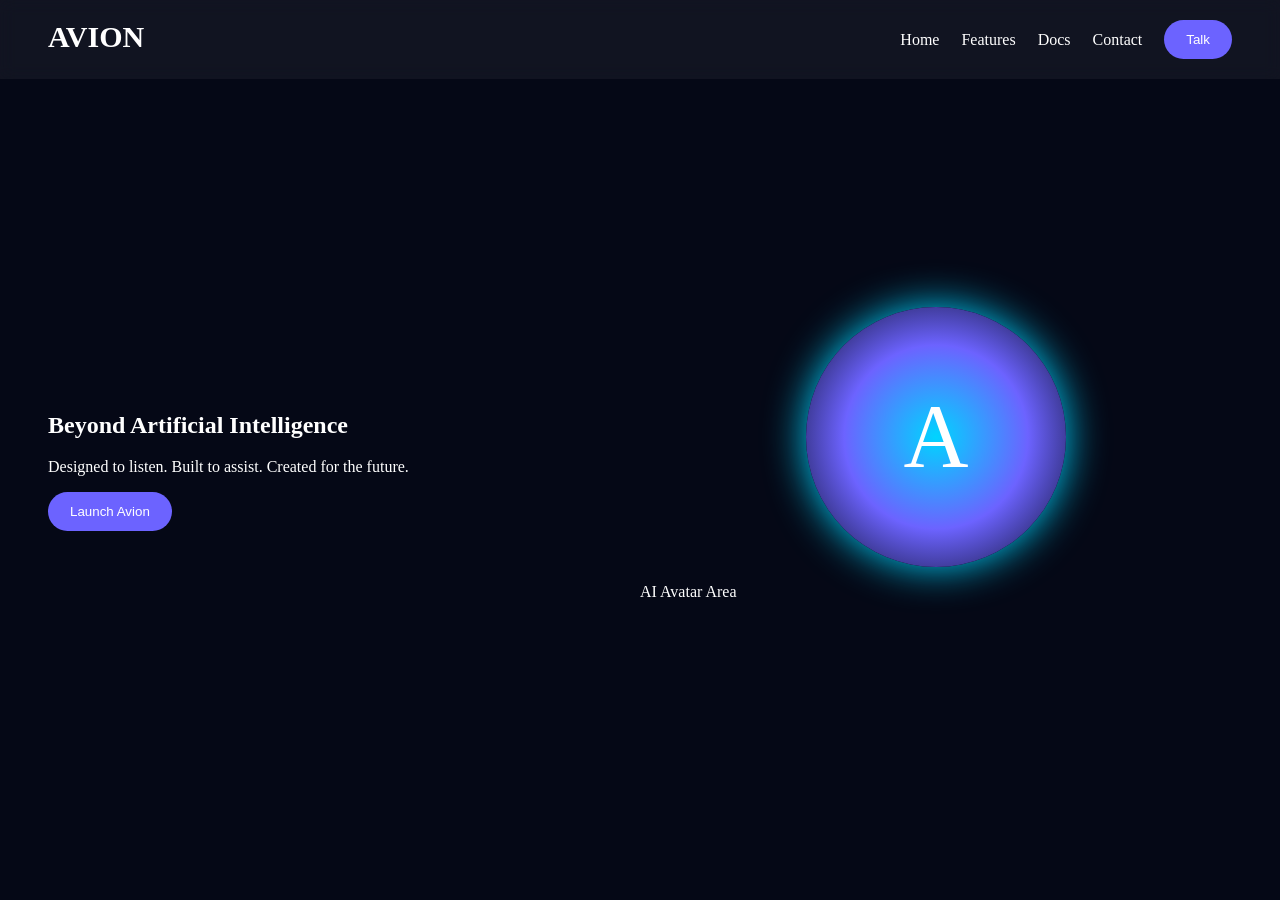
==== commit 24d872e5: "Your commit message here" ====
--- a/frontend/index.html
+++ b/frontend/index.html
@@ -1,404 +1 @@
-<!DOCTYPE html>
-<html lang="en">
-<head>
-    <meta charset="utf-8">
-    <meta name="viewport" content="width=device-width, initial-scale=1">
-    <meta name="description" content="AVION 2C.2 - Your Intelligent AI Companion with Voice Interface">
-    <meta name="theme-color" content="#0a0e27">
-    <title>AVION 2C.2 - Intelligent AI Companion</title>
-    
-    <!-- CSS Files -->
-    <link rel="stylesheet" href="css/main.css">
-    <link rel="stylesheet" href="css/navbar.css">
-    <link rel="stylesheet" href="css/hero.css">
-    <link rel="stylesheet" href="css/avatar.css">
-    <link rel="stylesheet" href="css/avatar-female.css">
-    <link rel="stylesheet" href="css/particles.css">
-    <link rel="stylesheet" href="css/glass.css">
-    <link rel="stylesheet" href="css/status-panel.css">
-    <link rel="stylesheet" href="css/voice-ui.css">
-    <link rel="stylesheet" href="css/boot-sequence.css">
-    <link rel="stylesheet" href="css/polish.css">
-</head>
-<body>
-    <!-- Boot Sequence -->
-    <div class="boot-sequence" id="boot-sequence">
-        <div class="boot-container">
-            <!-- Boot Logo -->
-            <div class="boot-logo">
-                <div class="logo-circle"></div>
-                <span class="logo-text">AVION</span>
-            </div>
-
-            <!-- Boot Status Lines -->
-            <div class="boot-lines">
-                <div class="boot-line">
-                    <span class="boot-label">Initializing System...</span>
-                    <span class="boot-value">▓▓▓▓▓░░░░░ 50%</span>
-                </div>
-                <div class="boot-line">
-                    <span class="boot-label">Loading AI Core...</span>
-                    <span class="boot-value">▓▓▓▓▓▓░░░░ 65%</span>
-                </div>
-                <div class="boot-line">
-                    <span class="boot-label">Initializing Voice Engine...</span>
-                    <span class="boot-value">▓▓▓▓▓▓▓░░░ 70%</span>
-                </div>
-                <div class="boot-line">
-                    <span class="boot-label">Calibrating Neural Network...</span>
-                    <span class="boot-value">▓▓▓▓▓▓▓▓░░ 80%</span>
-                </div>
-                <div class="boot-line">
-                    <span class="boot-label">Synchronizing Protocols...</span>
-                    <span class="boot-value">▓▓▓▓▓▓▓▓▓░ 90%</span>
-                </div>
-                <div class="boot-line">
-                    <span class="boot-label">Boot Complete</span>
-                    <span class="boot-value">▓▓▓▓▓▓▓▓▓▓ 100%</span>
-                </div>
-            </div>
-
-            <!-- Boot Progress -->
-            <div class="boot-progress-container">
-                <div class="boot-progress-bar">
-                    <div class="boot-progress-fill"></div>
-                </div>
-                <div class="boot-percentage">100%</div>
-            </div>
-
-            <!-- Boot Message -->
-            <div class="boot-message">
-                <p>Welcome to AVION 2C.2</p>
-                <p class="boot-submessage">Your Intelligent AI Companion</p>
-            </div>
-
-            <!-- Ready Indicator -->
-            <div class="boot-ready">
-                <span class="ready-dot"></span>
-                <span class="ready-text">System Ready</span>
-            </div>
-        </div>
-    </div>
-
-    <!-- Navigation Bar -->
-    <nav>
-        <div class="logo">AVION</div>
-        <div class="menu">
-            <a href="#home">Home</a>
-            <a href="#voice">Voice</a>
-            <a href="#status">Status</a>
-            <a href="#contact">Contact</a>
-            <button class="nav-talk-button">Talk</button>
-        </div>
-    </nav>
-
-    <!-- Main Content -->
-    <main>
-        <!-- Hero Section with Female Avatar -->
-        <section class="hero-section" id="home">
-            <div class="background-container">
-                <canvas id="particle-canvas"></canvas>
-                <div class="energy-waves"></div>
-            </div>
-
-            <div class="hero-content">
-                <div class="hero-text">
-                    <div class="avion-title">
-                        <span class="title-glow">AVION</span>
-                    </div>
-                    
-                    <h1 class="hero-heading">
-                        Your Intelligent AI Companion
-                    </h1>
-                    
-                    <div class="tagline">
-                        <p>Designed to listen.</p>
-                        <p>Built to understand.</p>
-                        <p>Created for the future.</p>
-                    </div>
-                    
-                    <button class="cta-button primary-button">
-                        <span class="button-icon">🎤</span>
-                        <span>Talk to Avion</span>
-                    </button>
-                </div>
-
-                <div class="hero-avatar">
-                    <!-- Female AI Avatar Component -->
-                    <div class="female-avatar-container">
-                        <!-- Glow Rings -->
-                        <div class="glow-ring glow-ring-1"></div>
-                        <div class="glow-ring glow-ring-2"></div>
-                        <div class="glow-ring glow-ring-3"></div>
-
-                        <!-- Energy Aura -->
-                        <div class="energy-aura"></div>
-
-                        <!-- Particle Orbit -->
-                        <div class="particle-orbit">
-                            <div class="particle-dot"></div>
-                            <div class="particle-dot"></div>
-                            <div class="particle-dot"></div>
-                        </div>
-
-                        <!-- Avatar Body -->
-                        <div class="avatar-body">
-                            <!-- Hair -->
-                            <div class="avatar-hair"></div>
-
-                            <!-- Head -->
-                            <div class="avatar-head">
-                                <!-- Eyes -->
-                                <div class="avatar-eyes">
-                                    <div class="eye"></div>
-                                    <div class="eye"></div>
-                                </div>
-
-                                <!-- Mouth -->
-                                <div class="avatar-mouth"></div>
-                            </div>
-
-                            <!-- Torso -->
-                            <div class="avatar-torso"></div>
-
-                            <!-- Status Lights -->
-                            <div class="status-lights">
-                                <div class="status-light"></div>
-                                <div class="status-light processing"></div>
-                                <div class="status-light learning"></div>
-                            </div>
-                        </div>
-                    </div>
-                </div>
-            </div>
-        </section>
-
-        <!-- Voice UI Section -->
-        <section class="voice-section" id="voice" style="padding: 4rem 2rem; background: linear-gradient(135deg, rgba(10, 14, 39, 0.3), rgba(15, 25, 50, 0.3));">
-            <div class="container">
-                <h2 style="text-align: center; margin-bottom: 1rem; color: #fff;">
-                    <span style="background: linear-gradient(135deg, #00d4ff, #0099ff); -webkit-background-clip: text; -webkit-text-fill-color: transparent; background-clip: text;">
-                        Voice Interface
-                    </span>
-                </h2>
-                
-                <!-- Voice UI Container -->
-                <div class="voice-ui-container">
-                    <!-- Waveform Visualization -->
-                    <div class="waveform-container">
-                        <canvas id="waveform-canvas"></canvas>
-                        <div class="waveform-overlay"></div>
-                    </div>
-
-                    <!-- Voice Input Section -->
-                    <div class="voice-input-section">
-                        <div class="microphone-icon">
-                            <svg viewBox="0 0 24 24" width="48" height="48">
-                                <path d="M12 14c1.66 0 3-1.34 3-3V5c0-1.66-1.34-3-3-3S9 3.34 9 5v6c0 1.66 1.34 3 3 3z" 
-                                      fill="currentColor" opacity="0.6"/>
-                                <path d="M17 16.91c-1.48 1.46-3.51 2.36-5.77 2.36-2.26 0-4.29-.9-5.77-2.36l-1.1 1.1c1.86 1.86 4.41 2.86 6.87 2.86s5.01-1 6.87-2.86l-1.1-1.1zM12 20c2.21 0 4-1.79 4-4h-8c0 2.21 1.79 4 4 4z" 
-                                      fill="currentColor" opacity="0.4"/>
-                            </svg>
-                        </div>
-
-                        <div class="voice-status">
-                            <h3 class="voice-title">Voice Assistant</h3>
-                            <p class="voice-status-text">Ready to listen</p>
-                        </div>
-
-                        <button class="voice-button primary-button">
-                            <span class="voice-button-icon">🎙️</span>
-                            <span class="voice-button-text">Start Listening</span>
-                        </button>
-                    </div>
-
-                    <!-- Transcription Display -->
-                    <div class="transcription-section">
-                        <div class="transcription-header">
-                            <span>Transcription</span>
-                            <span class="transcription-time">0:00</span>
-                        </div>
-                        <div class="transcription-content">
-                            <p class="transcription-text placeholder">Your voice input will appear here...</p>
-                        </div>
-                    </div>
-
-                    <!-- Voice Commands Quick Access -->
-                    <div class="voice-commands">
-                        <div class="commands-title">Quick Commands</div>
-                        <div class="commands-grid">
-                            <button class="command-button" data-command="Help">
-                                <span class="command-icon">❓</span>
-                                <span class="command-text">Help</span>
-                            </button>
-                            <button class="command-button" data-command="Status">
-                                <span class="command-icon">📊</span>
-                                <span class="command-text">Status</span>
-                            </button>
-                            <button class="command-button" data-command="Settings">
-                                <span class="command-icon">⚙️</span>
-                                <span class="command-text">Settings</span>
-                            </button>
-                            <button class="command-button" data-command="Exit">
-                                <span class="command-icon">🚪</span>
-                                <span class="command-text">Exit</span>
-                            </button>
-                        </div>
-                    </div>
-
-                    <!-- Connection Status -->
-                    <div class="connection-status">
-                        <div class="connection-indicator">
-                            <span class="indicator-dot"></span>
-                            <span class="indicator-text">Connected</span>
-                        </div>
-                    </div>
-                </div>
-            </div>
-        </section>
-
-        <!-- Status Panel Section -->
-        <section class="status-section" id="status" style="padding: 4rem 2rem; background: linear-gradient(135deg, rgba(10, 14, 39, 0.5), rgba(10, 20, 50, 0.5));">
-            <div class="container">
-                <h2 style="text-align: center; margin-bottom: 3rem; color: #fff;">
-                    <span style="background: linear-gradient(135deg, #00d4ff, #0099ff); -webkit-background-clip: text; -webkit-text-fill-color: transparent; background-clip: text;">
-                        Real-Time AI Status
-                    </span>
-                </h2>
-
-                <!-- Enhanced Status Panel -->
-                <div class="enhanced-status-panel">
-                    <div class="status-panel-header">
-                        <h3>System Status</h3>
-                        <div class="panel-indicator">
-                            <span class="indicator-dot"></span>
-                            <span class="indicator-text">Active</span>
-                        </div>
-                    </div>
-
-                    <div class="status-panel-content">
-                        <!-- Intelligence Level -->
-                        <div class="status-row">
-                            <div class="status-label">
-                                <span class="label-text">Intelligence</span>
-                                <span class="label-value">92%</span>
-                            </div>
-                            <div class="progress-bar">
-                                <div class="progress-fill" style="width: 92%; background: linear-gradient(90deg, #00d4ff, #0099ff);"></div>
-                            </div>
-                        </div>
-
-                        <!-- Learning Capacity -->
-                        <div class="status-row">
-                            <div class="status-label">
-                                <span class="label-text">Learning</span>
-                                <span class="label-value">78%</span>
-                            </div>
-                            <div class="progress-bar">
-                                <div class="progress-fill" style="width: 78%; background: linear-gradient(90deg, #ff0080, #ff3366);"></div>
-                            </div>
-                        </div>
-
-                        <!-- Voice Recognition -->
-                        <div class="status-row">
-                            <div class="status-label">
-                                <span class="label-text">Voice</span>
-                                <span class="label-value">100%</span>
-                            </div>
-                            <div class="progress-bar">
-                                <div class="progress-fill" style="width: 100%; background: linear-gradient(90deg, #00ff41, #00cc33);"></div>
-                            </div>
-                        </div>
-
-                        <!-- Response Time -->
-                        <div class="status-row">
-                            <div class="status-label">
-                                <span class="label-text">Response</span>
-                                <span class="label-value">45ms</span>
-                            </div>
-                            <div class="progress-bar">
-                                <div class="progress-fill" style="width: 95%; background: linear-gradient(90deg, #9370db, #bb99ff);"></div>
-                            </div>
-                        </div>
-
-                        <!-- Energy Level -->
-                        <div class="status-row">
-                            <div class="status-label">
-                                <span class="label-text">Energy</span>
-                                <span class="label-value">87%</span>
-                            </div>
-                            <div class="progress-bar">
-                                <div class="progress-fill energy-bar" style="width: 87%;"></div>
-                            </div>
-                        </div>
-                    </div>
-
-                    <div class="status-panel-footer">
-                        <div class="status-stat">
-                            <span class="stat-label">Uptime</span>
-                            <span class="stat-value">24:15:42</span>
-                        </div>
-                        <div class="status-stat">
-                            <span class="stat-label">Conversations</span>
-                            <span class="stat-value">1,247</span>
-                        </div>
-                        <div class="status-stat">
-                            <span class="stat-label">Accuracy</span>
-                            <span class="stat-value">96.8%</span>
-                        </div>
-                    </div>
-                </div>
-            </div>
-        </section>
-
-        <!-- AI Core Panel (original) -->
-        <section class="features-section" style="padding: 4rem 2rem; text-align: center; background: rgba(10, 14, 39, 0.3);">
-            <h2 style="color: #fff; margin-bottom: 3rem;">AI System Core</h2>
-            <div class="avatar-card" style="margin: 0 auto;">
-                <div class="card-header">
-                    <div class="card-title">
-                        <span class="avatar-icon">◯</span>
-                        <span>AI CORE</span>
-                    </div>
-                </div>
-                <div class="card-body">
-                    <h3>Avatar Interface</h3>
-                    <div class="status-list">
-                        <div class="status-item online">
-                            <span class="status-dot"></span>
-                            <span class="status-text">Online</span>
-                        </div>
-                        <div class="status-item ready">
-                            <span class="status-indicator">●</span>
-                            <span class="status-text">Brain Ready</span>
-                        </div>
-                        <div class="status-item ready">
-                            <span class="status-indicator">●</span>
-                            <span class="status-text">Voice Ready</span>
-                        </div>
-                    </div>
-                </div>
-                <div class="card-footer">
-                    <div class="energy-bar"></div>
-                </div>
-            </div>
-        </section>
-
-        <!-- Footer -->
-        <footer style="padding: 3rem 2rem; text-align: center; background: rgba(10, 14, 39, 0.8); border-top: 1px solid rgba(0, 212, 255, 0.1);">
-            <p style="color: #a0a8d8; margin: 0.5rem 0;">AVION 2C.2 - Premium AI Companion</p>
-            <p style="color: #5a5a7a; margin: 0.5rem 0; font-size: 0.85rem;">© 2026 AEVION. All rights reserved.</p>
-        </footer>
-    </main>
-
-    <!-- JavaScript Files -->
-    <script src="js/boot-sequence.js"></script>
-    <script src="js/voice-greeting.js"></script>
-    <script src="js/particles.js"></script>
-    <script src="js/avatar.js"></script>
-    <script src="js/female-avatar.js"></script>
-    <script src="js/voice-ui.js"></script>
-    <script src="js/animation.js"></script>
-    <script src="js/app.js"></script>
-</body>
-</html>+<!doctype html><html><head><meta charset='utf-8'><meta name='viewport' content='width=device-width,initial-scale=1'><title>Avion</title><link rel='stylesheet' href='css/main.css'><link rel='stylesheet' href='css/navbar.css'><link rel='stylesheet' href='css/hero.css'></head><body><nav><div class='logo'>AVION</div><div class='menu'><a>Home</a><a>Features</a><a>Docs</a><a>Contact</a><button>Talk</button></div></nav><main class='hero'><section><h1>Beyond Artificial Intelligence</h1><p>Designed to listen. Built to assist. Created for the future.</p><button class='primary'>Launch Avion</button></section><aside><div class='avatar'>A</div><p>AI Avatar Area</p></aside></main><script src='js/app.js'></script></body></html>
--- a/frontend/css/main.css
+++ b/frontend/css/main.css
@@ -1,282 +1 @@
-/* Root Variables */
-:root {
-    --primary-color: #00d4ff;
-    --secondary-color: #0099ff;
-    --accent-color: #ff0080;
-    --dark-bg: #0a0e27;
-    --card-bg: rgba(15, 25, 50, 0.8);
-    --text-primary: #ffffff;
-    --text-secondary: #a0a8d8;
-    --glow-color: #00d4ff;
-}
-
-/* Global Styles */
-* {
-    margin: 0;
-    padding: 0;
-    box-sizing: border-box;
-}
-
-html {
-    scroll-behavior: smooth;
-}
-
-body {
-    font-family: 'Segoe UI', Tahoma, Geneva, Verdana, sans-serif;
-    background: var(--dark-bg);
-    color: var(--text-primary);
-    line-height: 1.6;
-    overflow-x: hidden;
-}
-
-/* Typography */
-h1, h2, h3, h4, h5, h6 {
-    font-weight: 600;
-    line-height: 1.2;
-}
-
-h1 {
-    font-size: 2.5rem;
-}
-
-h2 {
-    font-size: 2rem;
-}
-
-h3 {
-    font-size: 1.5rem;
-}
-
-p {
-    color: var(--text-secondary);
-    line-height: 1.8;
-}
-
-a {
-    color: var(--primary-color);
-    text-decoration: none;
-    transition: all 0.3s ease;
-}
-
-a:hover {
-    color: var(--secondary-color);
-}
-
-/* Buttons */
-button {
-    border: none;
-    cursor: pointer;
-    transition: all 0.3s ease;
-    font-weight: 600;
-    font-size: 1rem;
-}
-
-button:disabled {
-    opacity: 0.6;
-    cursor: not-allowed;
-}
-
-.primary {
-    background: linear-gradient(135deg, var(--primary-color), var(--secondary-color));
-    color: var(--dark-bg);
-    padding: 1rem 2rem;
-    border-radius: 50px;
-}
-
-.primary:hover {
-    transform: translateY(-2px);
-    box-shadow: 0 10px 30px rgba(0, 212, 255, 0.3);
-}
-
-/* Main Container */
-main {
-    position: relative;
-    width: 100%;
-}
-
-section {
-    width: 100%;
-    position: relative;
-}
-
-/* Utilities */
-.container {
-    max-width: 1200px;
-    margin: 0 auto;
-    padding: 0 2rem;
-}
-
-.text-center {
-    text-align: center;
-}
-
-.text-left {
-    text-align: left;
-}
-
-.text-right {
-    text-align: right;
-}
-
-.mt-1 { margin-top: 1rem; }
-.mt-2 { margin-top: 2rem; }
-.mt-3 { margin-top: 3rem; }
-.mt-4 { margin-top: 4rem; }
-
-.mb-1 { margin-bottom: 1rem; }
-.mb-2 { margin-bottom: 2rem; }
-.mb-3 { margin-bottom: 3rem; }
-.mb-4 { margin-bottom: 4rem; }
-
-.pt-1 { padding-top: 1rem; }
-.pt-2 { padding-top: 2rem; }
-.pt-3 { padding-top: 3rem; }
-.pt-4 { padding-top: 4rem; }
-
-.pb-1 { padding-bottom: 1rem; }
-.pb-2 { padding-bottom: 2rem; }
-.pb-3 { padding-bottom: 3rem; }
-.pb-4 { padding-bottom: 4rem; }
-
-.opacity-50 { opacity: 0.5; }
-.opacity-75 { opacity: 0.75; }
-
-.hidden {
-    display: none;
-}
-
-.visible {
-    display: block;
-}
-
-/* Scrollbar Styling */
-::-webkit-scrollbar {
-    width: 10px;
-}
-
-::-webkit-scrollbar-track {
-    background: rgba(0, 212, 255, 0.1);
-}
-
-::-webkit-scrollbar-thumb {
-    background: var(--primary-color);
-    border-radius: 5px;
-}
-
-::-webkit-scrollbar-thumb:hover {
-    background: var(--secondary-color);
-}
-
-/* Focus Styles */
-button:focus,
-a:focus,
-input:focus,
-textarea:focus {
-    outline: 2px solid var(--primary-color);
-    outline-offset: 2px;
-}
-
-/* Animation Keyframes */
-@keyframes fade-in {
-    from {
-        opacity: 0;
-    }
-    to {
-        opacity: 1;
-    }
-}
-
-@keyframes slide-in-up {
-    from {
-        opacity: 0;
-        transform: translateY(30px);
-    }
-    to {
-        opacity: 1;
-        transform: translateY(0);
-    }
-}
-
-@keyframes slide-in-down {
-    from {
-        opacity: 0;
-        transform: translateY(-30px);
-    }
-    to {
-        opacity: 1;
-        transform: translateY(0);
-    }
-}
-
-@keyframes pulse {
-    0%, 100% {
-        opacity: 1;
-    }
-    50% {
-        opacity: 0.5;
-    }
-}
-
-/* Responsive Design */
-@media (max-width: 1024px) {
-    h1 {
-        font-size: 2rem;
-    }
-
-    h2 {
-        font-size: 1.75rem;
-    }
-
-    .container {
-        padding: 0 1.5rem;
-    }
-}
-
-@media (max-width: 768px) {
-    h1 {
-        font-size: 1.75rem;
-    }
-
-    h2 {
-        font-size: 1.5rem;
-    }
-
-    h3 {
-        font-size: 1.25rem;
-    }
-
-    button {
-        font-size: 0.9rem;
-    }
-
-    .primary {
-        padding: 0.75rem 1.5rem;
-    }
-
-    .container {
-        padding: 0 1rem;
-    }
-}
-
-@media (max-width: 480px) {
-    h1 {
-        font-size: 1.5rem;
-    }
-
-    h2 {
-        font-size: 1.25rem;
-    }
-
-    h3 {
-        font-size: 1rem;
-    }
-
-    body {
-        font-size: 0.9rem;
-    }
-
-    .primary {
-        padding: 0.6rem 1.2rem;
-        font-size: 0.85rem;
-    }
-}+body{margin:0;font-family:Segoe UI;background:#050816;color:#fff}*{box-sizing:border-box}.primary,button{background:#6C63FF;color:#fff;border:none;padding:12px 22px;border-radius:24px}
--- a/frontend/css/navbar.css
+++ b/frontend/css/navbar.css
@@ -1,237 +1 @@
-/* Navigation Bar Styles */
-
-nav {
-    position: fixed;
-    top: 0;
-    left: 0;
-    right: 0;
-    display: flex;
-    justify-content: space-between;
-    align-items: center;
-    padding: 1.25rem 3rem;
-    background: rgba(10, 14, 39, 0.7);
-    backdrop-filter: blur(10px);
-    -webkit-backdrop-filter: blur(10px);
-    border-bottom: 1px solid rgba(0, 212, 255, 0.1);
-    z-index: 1000;
-    transition: all 0.3s ease;
-    box-shadow: 0 4px 20px rgba(0, 0, 0, 0.3);
-}
-
-nav.scrolled {
-    padding: 1rem 3rem;
-    background: rgba(10, 14, 39, 0.9);
-    border-bottom-color: rgba(0, 212, 255, 0.2);
-}
-
-/* Logo */
-.logo {
-    font-size: 1.75rem;
-    font-weight: 900;
-    background: linear-gradient(135deg, #00d4ff, #0099ff);
-    -webkit-background-clip: text;
-    -webkit-text-fill-color: transparent;
-    background-clip: text;
-    letter-spacing: 0.15em;
-    text-shadow: 0 0 20px rgba(0, 212, 255, 0.2);
-    display: flex;
-    align-items: center;
-    gap: 0.5rem;
-    transition: all 0.3s ease;
-}
-
-.logo:hover {
-    text-shadow: 0 0 30px rgba(0, 212, 255, 0.4);
-    transform: scale(1.05);
-}
-
-/* Menu */
-.menu {
-    display: flex;
-    gap: 2rem;
-    align-items: center;
-}
-
-.menu a {
-    color: rgba(255, 255, 255, 0.8);
-    text-decoration: none;
-    font-weight: 500;
-    font-size: 0.95rem;
-    position: relative;
-    transition: all 0.3s ease;
-    letter-spacing: 0.05em;
-}
-
-.menu a:hover {
-    color: #00d4ff;
-}
-
-.menu a::after {
-    content: '';
-    position: absolute;
-    bottom: -5px;
-    left: 0;
-    width: 0;
-    height: 2px;
-    background: linear-gradient(90deg, #00d4ff, #0099ff);
-    transition: width 0.3s ease;
-}
-
-.menu a:hover::after {
-    width: 100%;
-}
-
-/* Navigation Buttons */
-.nav-talk-button,
-button[class*="Talk"],
-nav button {
-    background: linear-gradient(135deg, rgba(0, 212, 255, 0.2), rgba(0, 153, 255, 0.1));
-    border: 1.5px solid rgba(0, 212, 255, 0.5);
-    color: #00d4ff;
-    padding: 0.75rem 1.75rem;
-    border-radius: 50px;
-    font-weight: 600;
-    font-size: 0.95rem;
-    cursor: pointer;
-    transition: all 0.3s ease;
-    text-transform: capitalize;
-}
-
-.nav-talk-button:hover,
-button[class*="Talk"]:hover,
-nav button:hover {
-    background: linear-gradient(135deg, rgba(0, 212, 255, 0.3), rgba(0, 153, 255, 0.15));
-    border-color: rgba(0, 212, 255, 0.8);
-    box-shadow: 0 0 20px rgba(0, 212, 255, 0.3);
-    transform: translateY(-2px);
-}
-
-.nav-talk-button:active,
-button[class*="Talk"]:active,
-nav button:active {
-    transform: translateY(0);
-}
-
-/* Responsive Design */
-
-@media (max-width: 1024px) {
-    nav {
-        padding: 1rem 2rem;
-    }
-
-    .logo {
-        font-size: 1.5rem;
-    }
-
-    .menu {
-        gap: 1.5rem;
-    }
-
-    .menu a {
-        font-size: 0.9rem;
-    }
-
-    .nav-talk-button,
-    button[class*="Talk"],
-    nav button {
-        padding: 0.6rem 1.4rem;
-        font-size: 0.9rem;
-    }
-}
-
-@media (max-width: 768px) {
-    nav {
-        padding: 1rem 1.5rem;
-        flex-wrap: wrap;
-        gap: 1rem;
-    }
-
-    .logo {
-        font-size: 1.3rem;
-        flex: 1;
-    }
-
-    .menu {
-        gap: 1rem;
-        flex: 1;
-        min-width: 100%;
-        justify-content: flex-end;
-        order: 2;
-    }
-
-    .menu a {
-        font-size: 0.85rem;
-    }
-
-    .nav-talk-button,
-    button[class*="Talk"],
-    nav button {
-        padding: 0.6rem 1.2rem;
-        font-size: 0.85rem;
-    }
-}
-
-@media (max-width: 480px) {
-    nav {
-        padding: 0.75rem 1rem;
-        justify-content: space-between;
-    }
-
-    .logo {
-        font-size: 1.1rem;
-        letter-spacing: 0.08em;
-    }
-
-    .menu {
-        gap: 0.75rem;
-        min-width: auto;
-    }
-
-    .menu a {
-        font-size: 0.75rem;
-        display: none;
-    }
-
-    .menu a:first-child,
-    .menu a:last-child {
-        display: inline;
-    }
-
-    .nav-talk-button,
-    button[class*="Talk"],
-    nav button {
-        padding: 0.5rem 1rem;
-        font-size: 0.75rem;
-    }
-}
-
-/* Mobile Menu Toggle (if needed) */
-.menu-toggle {
-    display: none;
-    background: none;
-    border: none;
-    color: #00d4ff;
-    font-size: 1.5rem;
-    cursor: pointer;
-}
-
-@media (max-width: 480px) {
-    .menu-toggle {
-        display: block;
-    }
-
-    .menu.active {
-        flex-basis: 100%;
-        order: 2;
-        flex-direction: column;
-        background: rgba(10, 14, 39, 0.95);
-        padding: 1rem;
-        border-radius: 8px;
-        gap: 0.5rem;
-    }
-
-    .menu.active a {
-        display: block;
-        padding: 0.5rem 0;
-    }
-}
+nav{display:flex;justify-content:space-between;padding:20px 48px;background:rgba(255,255,255,.05);backdrop-filter:blur(8px)}.menu{display:flex;gap:22px;align-items:center}a{text-decoration:none;color:#fff}.logo{font-size:30px;font-weight:bold}
--- a/frontend/css/hero.css
+++ b/frontend/css/hero.css
@@ -1,333 +1 @@
-/* Hero Section Styles */
-
-:root {
-    --primary-color: #00d4ff;
-    --secondary-color: #0099ff;
-    --accent-color: #ff0080;
-    --dark-bg: #0a0e27;
-    --card-bg: rgba(15, 25, 50, 0.8);
-    --text-primary: #ffffff;
-    --text-secondary: #a0a8d8;
-    --glow-color: #00d4ff;
-}
-
-.hero-section {
-    position: relative;
-    min-height: 100vh;
-    display: flex;
-    align-items: center;
-    justify-content: center;
-    overflow: hidden;
-    background: linear-gradient(135deg, var(--dark-bg) 0%, #0f1929 100%);
-}
-
-.background-container {
-    position: absolute;
-    top: 0;
-    left: 0;
-    width: 100%;
-    height: 100%;
-    z-index: 0;
-}
-
-#particle-canvas {
-    display: block;
-    width: 100%;
-    height: 100%;
-}
-
-.energy-waves {
-    position: absolute;
-    top: 0;
-    left: 0;
-    width: 100%;
-    height: 100%;
-    background: radial-gradient(
-        ellipse 800px 400px at 50% 50%,
-        rgba(0, 212, 255, 0.1) 0%,
-        transparent 70%
-    );
-    animation: wave-pulse 6s ease-in-out infinite;
-    z-index: 1;
-}
-
-@keyframes wave-pulse {
-    0%, 100% {
-        opacity: 0.5;
-    }
-    50% {
-        opacity: 1;
-    }
-}
-
-.hero-content {
-    position: relative;
-    z-index: 10;
-    display: grid;
-    grid-template-columns: 1fr 1fr;
-    gap: 4rem;
-    align-items: center;
-    justify-items: center;
-    max-width: 1200px;
-    width: 100%;
-    padding: 2rem;
-}
-
-.hero-text {
-    display: flex;
-    flex-direction: column;
-    align-items: center;
-    text-align: center;
-    gap: 2rem;
-}
-
-.avion-title {
-    position: relative;
-    margin-bottom: 1rem;
-}
-
-.title-glow {
-    font-size: 4rem;
-    font-weight: 900;
-    background: linear-gradient(135deg, var(--primary-color), var(--secondary-color));
-    -webkit-background-clip: text;
-    -webkit-text-fill-color: transparent;
-    background-clip: text;
-    text-shadow: 0 0 30px rgba(0, 212, 255, 0.3);
-    letter-spacing: 0.2em;
-    animation: title-float 3s ease-in-out infinite;
-}
-
-@keyframes title-float {
-    0%, 100% {
-        transform: translateY(0);
-    }
-    50% {
-        transform: translateY(-10px);
-    }
-}
-
-.hero-heading {
-    font-size: 2.5rem;
-    font-weight: 700;
-    color: var(--text-primary);
-    line-height: 1.2;
-    margin: 0;
-    text-shadow: 0 0 20px rgba(0, 212, 255, 0.2);
-}
-
-.tagline {
-    display: flex;
-    flex-direction: column;
-    gap: 0.5rem;
-    color: var(--text-secondary);
-    font-size: 1.1rem;
-    font-weight: 300;
-    letter-spacing: 0.05em;
-}
-
-.tagline p {
-    margin: 0;
-    animation: fade-in-up 1s ease-out forwards;
-}
-
-.tagline p:nth-child(1) {
-    animation-delay: 0.1s;
-}
-
-.tagline p:nth-child(2) {
-    animation-delay: 0.2s;
-}
-
-.tagline p:nth-child(3) {
-    animation-delay: 0.3s;
-}
-
-@keyframes fade-in-up {
-    from {
-        opacity: 0;
-        transform: translateY(20px);
-    }
-    to {
-        opacity: 1;
-        transform: translateY(0);
-    }
-}
-
-.cta-button {
-    display: flex;
-    align-items: center;
-    gap: 0.75rem;
-    padding: 1.2rem 2.5rem;
-    font-size: 1.1rem;
-    font-weight: 600;
-    border: none;
-    border-radius: 50px;
-    cursor: pointer;
-    transition: all 0.3s ease;
-    margin-top: 1rem;
-}
-
-.primary-button {
-    background: linear-gradient(135deg, var(--primary-color), var(--secondary-color));
-    color: var(--dark-bg);
-    box-shadow: 0 0 30px rgba(0, 212, 255, 0.5);
-}
-
-.primary-button:hover {
-    transform: translateY(-3px);
-    box-shadow: 0 0 50px rgba(0, 212, 255, 0.8);
-}
-
-.primary-button:active {
-    transform: translateY(-1px);
-}
-
-.button-icon {
-    font-size: 1.3rem;
-}
-
-/* Avatar Container */
-
-.hero-avatar {
-    display: flex;
-    align-items: center;
-    justify-content: center;
-    height: 400px;
-}
-
-.avatar-container {
-    position: relative;
-    width: 250px;
-    height: 250px;
-    display: flex;
-    align-items: center;
-    justify-content: center;
-}
-
-.avatar-core {
-    position: absolute;
-    width: 150px;
-    height: 150px;
-    background: radial-gradient(circle at 30% 30%, rgba(0, 212, 255, 0.8), rgba(0, 153, 255, 0.4));
-    border-radius: 50%;
-    box-shadow: 
-        0 0 30px rgba(0, 212, 255, 0.6),
-        inset 0 0 20px rgba(0, 212, 255, 0.3);
-    animation: core-pulse 3s ease-in-out infinite;
-    display: flex;
-    align-items: center;
-    justify-content: center;
-    font-size: 3rem;
-    font-weight: 900;
-    color: var(--text-primary);
-    text-shadow: 0 0 20px rgba(0, 212, 255, 0.8);
-}
-
-@keyframes core-pulse {
-    0%, 100% {
-        transform: scale(1);
-        box-shadow: 
-            0 0 30px rgba(0, 212, 255, 0.6),
-            inset 0 0 20px rgba(0, 212, 255, 0.3);
-    }
-    50% {
-        transform: scale(1.1);
-        box-shadow: 
-            0 0 50px rgba(0, 212, 255, 0.8),
-            inset 0 0 30px rgba(0, 212, 255, 0.5);
-    }
-}
-
-.avatar-ring {
-    position: absolute;
-    width: 200px;
-    height: 200px;
-    border: 2px solid rgba(0, 212, 255, 0.5);
-    border-radius: 50%;
-    animation: ring-rotate 8s linear infinite;
-    box-shadow: 0 0 20px rgba(0, 212, 255, 0.3);
-}
-
-@keyframes ring-rotate {
-    from {
-        transform: rotate(0deg);
-    }
-    to {
-        transform: rotate(360deg);
-    }
-}
-
-.avatar-glow {
-    position: absolute;
-    width: 300px;
-    height: 300px;
-    border-radius: 50%;
-    background: radial-gradient(
-        circle,
-        rgba(0, 212, 255, 0.15) 0%,
-        transparent 70%
-    );
-    animation: glow-pulse 4s ease-in-out infinite;
-    filter: blur(30px);
-}
-
-@keyframes glow-pulse {
-    0%, 100% {
-        transform: scale(1);
-        opacity: 0.5;
-    }
-    50% {
-        transform: scale(1.2);
-        opacity: 1;
-    }
-}
-
-/* Responsive Design */
-
-@media (max-width: 768px) {
-    .hero-section {
-        min-height: auto;
-        padding: 2rem 0;
-    }
-
-    .hero-content {
-        grid-template-columns: 1fr;
-        gap: 2rem;
-        padding: 1rem;
-    }
-
-    .hero-heading {
-        font-size: 1.8rem;
-    }
-
-    .title-glow {
-        font-size: 2.5rem;
-    }
-
-    .avatar-container {
-        width: 200px;
-        height: 200px;
-    }
-
-    .avatar-core {
-        width: 120px;
-        height: 120px;
-        font-size: 2rem;
-    }
-
-    .avatar-ring {
-        width: 160px;
-        height: 160px;
-    }
-
-    .avatar-glow {
-        width: 240px;
-        height: 240px;
-    }
-
-    .cta-button {
-        padding: 1rem 2rem;
-        font-size: 1rem;
-    }
-}+.hero{display:grid;grid-template-columns:1fr 1fr;align-items:center;min-height:85vh;padding:0 48px}.avatar{width:260px;height:260px;border-radius:50%;display:flex;align-items:center;justify-content:center;font-size:90px;background:radial-gradient(circle,#00D4FF,#6C63FF,#050816);box-shadow:0 0 40px #00D4FF;margin:auto}
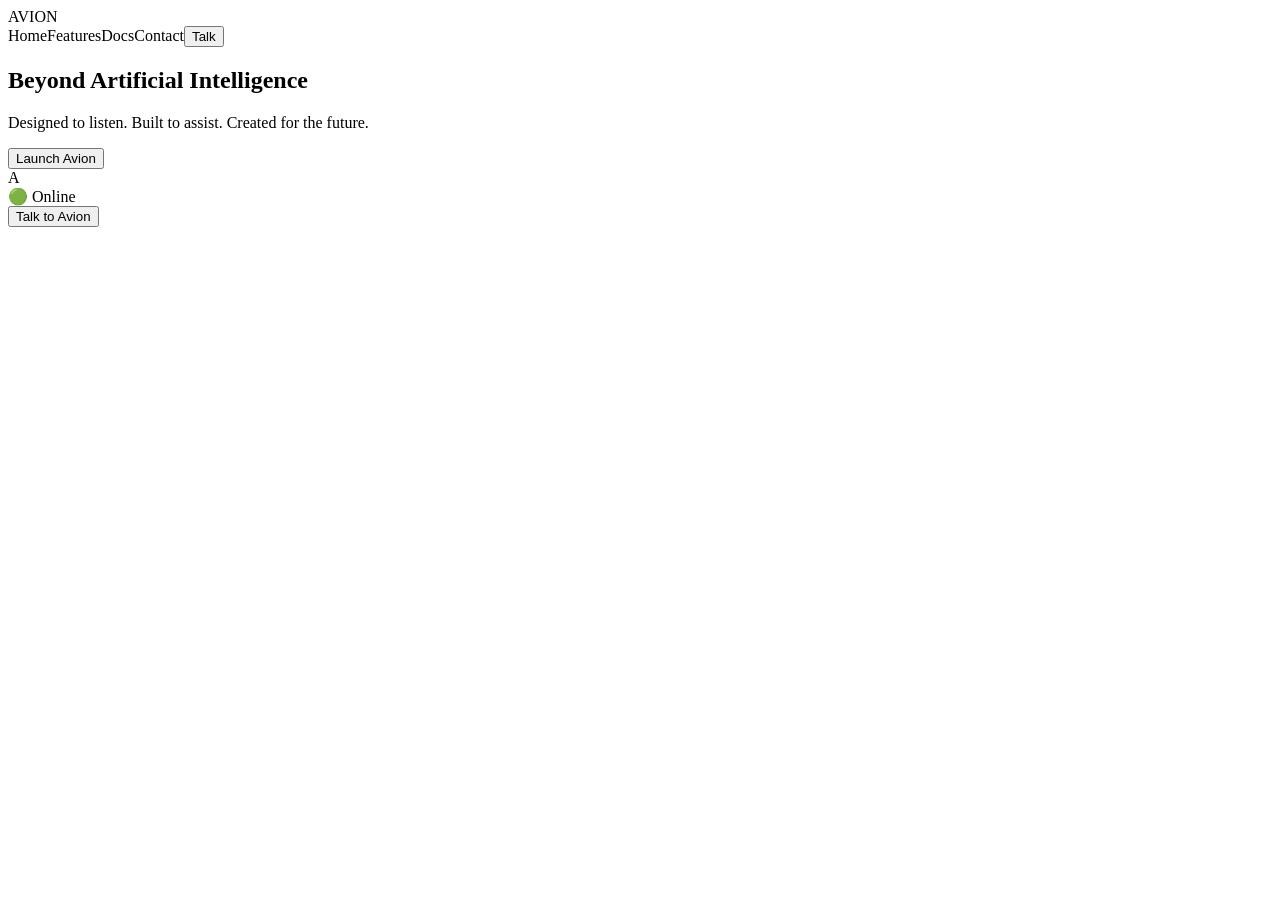
==== commit 1e5efb9c: "Your commit message here" ====
--- a/frontend/index.html
+++ b/frontend/index.html
@@ -1 +1,38 @@
-<!doctype html><html><head><meta charset='utf-8'><meta name='viewport' content='width=device-width,initial-scale=1'><title>Avion</title><link rel='stylesheet' href='css/main.css'><link rel='stylesheet' href='css/navbar.css'><link rel='stylesheet' href='css/hero.css'></head><body><nav><div class='logo'>AVION</div><div class='menu'><a>Home</a><a>Features</a><a>Docs</a><a>Contact</a><button>Talk</button></div></nav><main class='hero'><section><h1>Beyond Artificial Intelligence</h1><p>Designed to listen. Built to assist. Created for the future.</p><button class='primary'>Launch Avion</button></section><aside><div class='avatar'>A</div><p>AI Avatar Area</p></aside></main><script src='js/app.js'></script></body></html>+<!doctype html>
+<html>
+
+<head>
+    <meta charset='utf-8'>
+    <meta name='viewport' content='width=device-width,initial-scale=1'>
+    <title>Avion</title>
+
+</head>
+
+<body>
+    <nav>
+        <div class='logo'>AVION</div>
+        <div class='menu'><a>Home</a><a>Features</a><a>Docs</a><a>Contact</a><button>Talk</button></div>
+    </nav>
+    <main class='hero'>
+        <section>
+            <h1>Beyond Artificial Intelligence</h1>
+            <p>Designed to listen. Built to assist. Created for the future.</p><button class='primary'>Launch
+                Avion</button>
+        </section>
+        <aside>
+            <div class='avatar'>A</div>
+            <div id="status" class="status">
+                🟢 Online
+            </div>
+
+            <div id="conversation" class="conversation">
+
+            </div>
+            <button id="talkBtn">Talk to Avion</button>
+    </main>
+    <script src="js/api.js"></script>
+    <script src="js/speech.js"></script>
+    <script src="js/app.js"></script>
+</body>
+
+</html>
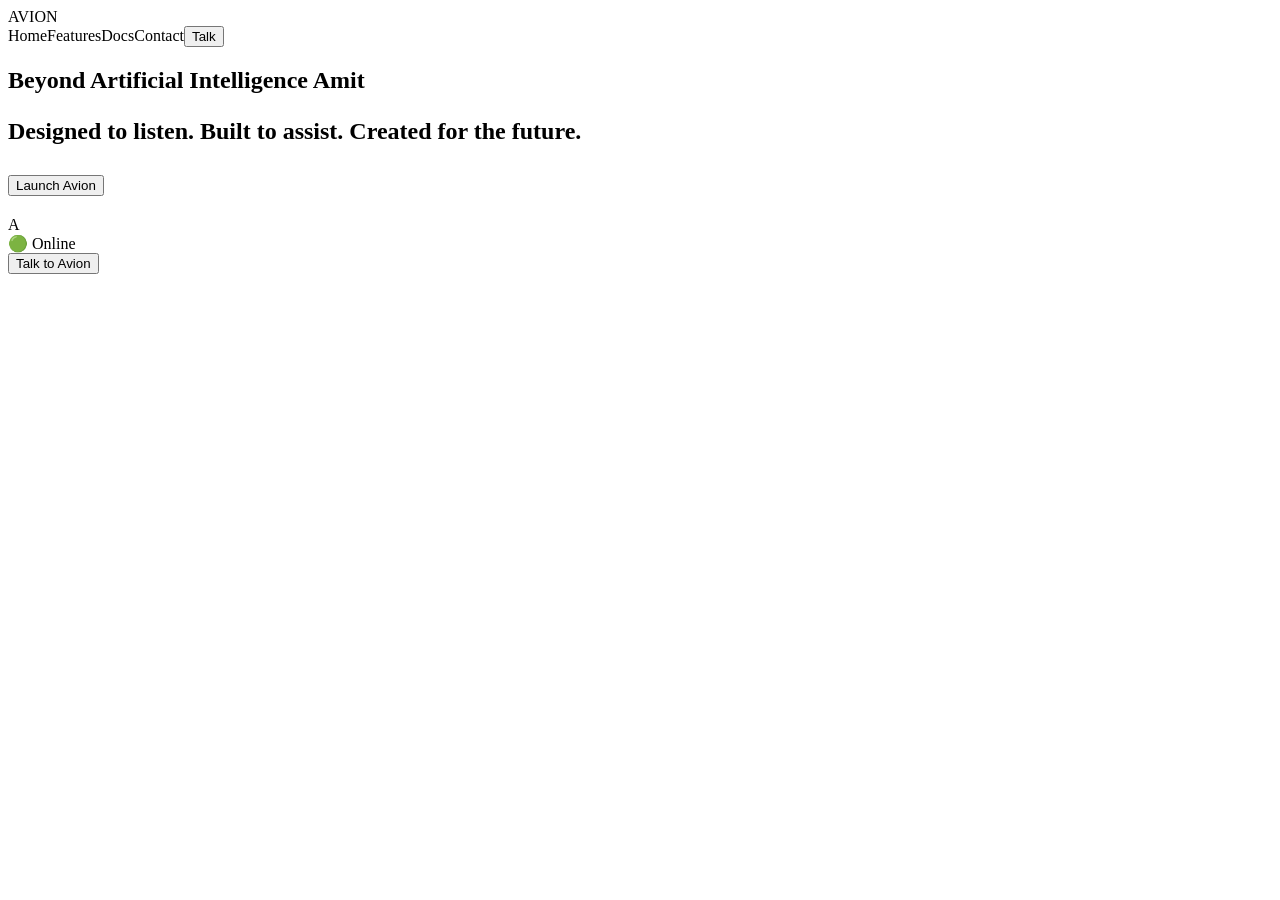
==== commit d824f26f: "Your commit message here" ====
--- a/frontend/index.html
+++ b/frontend/index.html
@@ -15,7 +15,7 @@
     </nav>
     <main class='hero'>
         <section>
-            <h1>Beyond Artificial Intelligence</h1>
+            <h1>Beyond Artificial Intelligence Amit
             <p>Designed to listen. Built to assist. Created for the future.</p><button class='primary'>Launch
                 Avion</button>
         </section>
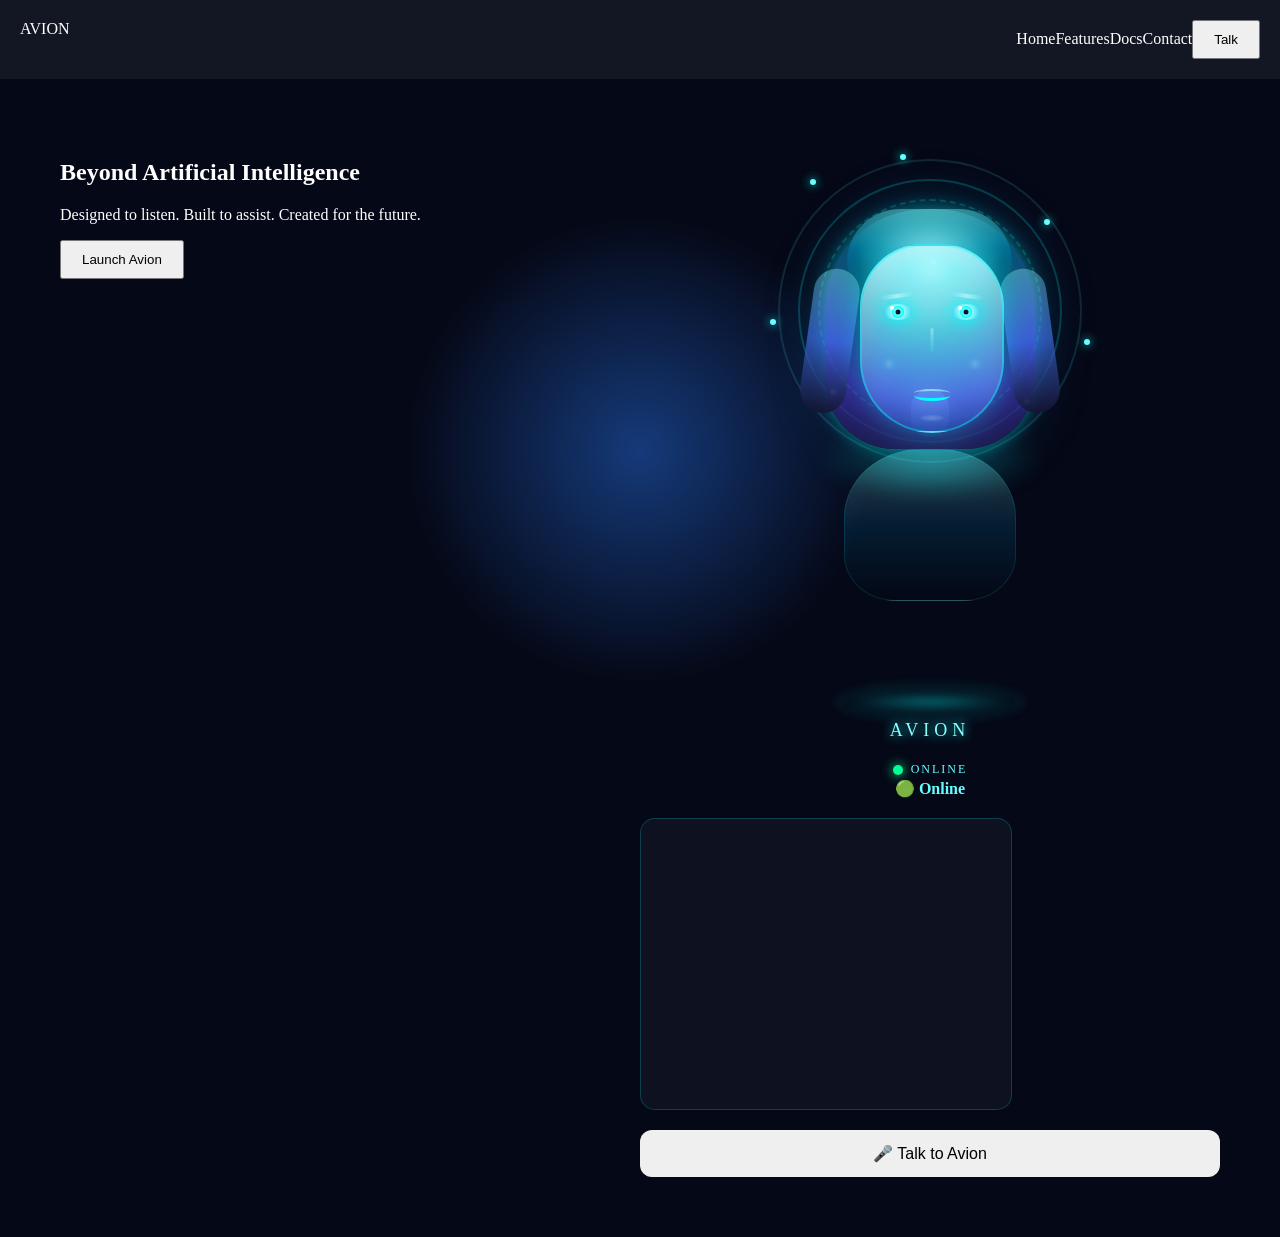
==== commit 67f3ae5e: "Your commit message here" ====
--- a/frontend/index.html
+++ b/frontend/index.html
@@ -2,37 +2,77 @@
 <html>
 
 <head>
-    <meta charset='utf-8'>
-    <meta name='viewport' content='width=device-width,initial-scale=1'>
+    <meta charset="utf-8">
+    <meta name="viewport" content="width=device-width, initial-scale=1">
+
     <title>Avion</title>
 
+    <link rel="stylesheet" href="css/style.css">
+    <link rel="stylesheet" href="css/avatar.css">
 </head>
 
 <body>
-    <nav>
-        <div class='logo'>AVION</div>
-        <div class='menu'><a>Home</a><a>Features</a><a>Docs</a><a>Contact</a><button>Talk</button></div>
-    </nav>
-    <main class='hero'>
-        <section>
-            <h1>Beyond Artificial Intelligence Amit
-            <p>Designed to listen. Built to assist. Created for the future.</p><button class='primary'>Launch
-                Avion</button>
-        </section>
-        <aside>
-            <div class='avatar'>A</div>
-            <div id="status" class="status">
-                🟢 Online
-            </div>
+    <div class="bg"></div>
+    <div class="container">
 
-            <div id="conversation" class="conversation">
 
-            </div>
-            <button id="talkBtn">Talk to Avion</button>
-    </main>
+        <nav>
+            <div class='logo'>AVION</div>
+            <div class='menu'><a>Home</a><a>Features</a><a>Docs</a><a>Contact</a><button>Talk</button></div>
+        </nav>
+        <main class='hero'>
+            <section>
+
+                <h1>Beyond Artificial Intelligence</h1>
+
+                <p>
+                    Designed to listen.
+                    Built to assist.
+                    Created for the future.
+                </p>
+
+                <button class="primary">
+                    Launch Avion
+                </button>
+
+            </section>
+            <aside>
+                <div id="avatar-container"></div>
+
+                <div id="status" class="status">
+                    🟢 Online
+                </div>
+
+                <div id="conversation" class="conversation">
+
+                </div>
+
+                <button id="talkBtn" class="talk-btn">
+                    🎤 Talk to Avion
+                </button>
+
+            </aside>
+        </main>
+    </div>
+
     <script src="js/api.js"></script>
+    <script src="js/avatar.js"></script>
     <script src="js/speech.js"></script>
     <script src="js/app.js"></script>
+
+    <script>
+        fetch("components/avatar.html")
+    .then(r => r.text())
+    .then(html => {
+
+        document.getElementById("avatar-container").innerHTML = html;
+
+        if (typeof initAvatar === "function") {
+            initAvatar();
+        }
+
+    });
+    </script>
 </body>
 
 </html>
--- a/frontend/css/style.css
+++ b/frontend/css/style.css
@@ -0,0 +1,119 @@
+body {
+    margin: 0;
+    background: #050816;
+    color: #fff;
+    font-family: Segoe UI
+}
+
+.bg {
+    position: fixed;
+    inset: 0;
+    background: radial-gradient(circle, #153a7a, transparent 30%), #050816;
+
+    z-index: -1;
+    pointer-events: none;
+}
+
+.hero {
+    display: grid;
+    grid-template-columns: 1fr 1fr;
+    padding: 60px
+}
+
+.card {
+    background: rgba(255, 255, 255, .08);
+    padding: 20px;
+    border-radius: 20px
+}
+
+.avatar {
+    width: 220px;
+    height: 220px;
+    border-radius: 50%;
+    margin: auto;
+    background: radial-gradient(#00d4ff, #6c63ff, #111)
+}
+
+nav {
+    display: flex;
+    justify-content: space-between;
+    padding: 20px;
+    background: rgba(255, 255, 255, .06)
+}
+
+button {
+    padding: 10px 20px
+}
+
+.wave {
+    height: 8px;
+    width: 220px;
+    background: #00d4ff
+}
+.status{
+    margin-top:20px;
+    color:#66ffff;
+    font-weight:bold;
+    text-align:center;
+}
+
+.conversation{
+
+    margin-top:20px;
+
+    width:340px;
+    height:260px;
+
+    overflow-y:auto;
+
+    border:1px solid rgba(0,255,255,.2);
+
+    background:rgba(255,255,255,.04);
+
+    border-radius:15px;
+
+    padding:15px;
+
+}
+
+.msg{
+
+    margin-bottom:12px;
+
+    color:white;
+
+    line-height:1.6;
+
+    font-size:15px;
+
+}
+
+.user{
+
+    color:#00ffd5;
+
+}
+
+.avion{
+
+    color:#87cfff;
+
+}
+
+.talk-btn{
+
+    margin-top:20px;
+
+    width:100%;
+
+    padding:14px;
+
+    cursor:pointer;
+
+    border:none;
+
+    border-radius:12px;
+
+    font-size:16px;
+
+}
--- a/frontend/css/avatar.css
+++ b/frontend/css/avatar.css
@@ -0,0 +1,1412 @@
+/* ==========================================================
+   AVION Premium Avatar V2.1
+   Part 2
+========================================================== */
+
+/* --------------------------
+   Avatar Root
+---------------------------*/
+
+.avion-avatar{
+
+    position:relative;
+
+    width:360px;
+    height:620px;
+
+    margin:auto;
+
+    display:flex;
+    justify-content:flex-start;
+    align-items:center;
+    flex-direction:column;
+
+    animation:avatarFloat 5s ease-in-out infinite;
+
+}
+
+/* --------------------------
+   Background Glow
+---------------------------*/
+
+.avatar-glow{
+
+    position:absolute;
+
+    width:280px;
+    height:280px;
+
+    top:35px;
+
+    border-radius:50%;
+
+    background:
+        radial-gradient(circle,
+        rgba(0,255,255,.25),
+        rgba(0,180,255,.10),
+        transparent 75%);
+
+    filter:blur(20px);
+
+    animation:glowPulse 4s ease-in-out infinite;
+
+}
+
+/* --------------------------
+   Energy Rings
+---------------------------*/
+
+.ring{
+
+    position:absolute;
+
+    border-radius:50%;
+
+    border:2px solid rgba(0,255,255,.28);
+
+    pointer-events:none;
+
+}
+
+.ring-1{
+
+    width:260px;
+    height:260px;
+
+    top:40px;
+
+    animation:ringRotate 18s linear infinite;
+
+}
+
+.ring-2{
+
+    width:220px;
+    height:220px;
+
+    top:60px;
+
+    border-style:dashed;
+
+    animation:ringReverse 12s linear infinite;
+
+}
+
+.ring-3{
+
+    width:300px;
+    height:300px;
+
+    top:20px;
+
+    border-color:rgba(100,255,255,.18);
+
+    animation:ringRotate 30s linear infinite;
+
+}
+
+/* --------------------------
+   Floating Particles
+---------------------------*/
+
+.particles span{
+
+    position:absolute;
+
+    width:6px;
+    height:6px;
+
+    border-radius:50%;
+
+    background:#66ffff;
+
+    box-shadow:0 0 10px cyan;
+
+    animation:particleFloat 7s linear infinite;
+
+}
+
+.particles span:nth-child(1){left:60px;top:40px;}
+.particles span:nth-child(2){right:60px;top:80px;}
+.particles span:nth-child(3){left:20px;top:180px;}
+.particles span:nth-child(4){right:20px;top:200px;}
+.particles span:nth-child(5){left:150px;top:15px;}
+.particles span:nth-child(6){left:80px;top:250px;}
+.particles span:nth-child(7){right:80px;top:260px;}
+.particles span:nth-child(8){left:180px;top:120px;}
+
+/* --------------------------
+   Head
+---------------------------*/
+
+.head{
+
+    position:relative;
+
+    width:190px;
+    height:260px;
+
+    margin-top:70px;
+
+}
+
+/* --------------------------
+   Hair Container
+---------------------------*/
+
+.hair{
+
+    position:absolute;
+
+    inset:0;
+
+}
+
+/* --------------------------
+   Hair Back
+---------------------------*/
+
+.hair-back{
+
+    position:absolute;
+
+    width:210px;
+    height:240px;
+
+    left:-10px;
+
+    border-radius:100px 100px 70px 70px;
+
+    background:
+        radial-gradient(circle at 50% 20%,
+            rgba(140,255,255,.65),
+            rgba(0,220,255,.35),
+            rgba(90,70,255,.55),
+            rgba(20,20,50,.96));
+
+    box-shadow:
+        0 0 18px rgba(0,255,255,.45),
+        0 0 60px rgba(0,180,255,.18);
+
+}
+
+/* --------------------------
+   Left Hair Strand
+---------------------------*/
+
+.hair-left{
+
+    position:absolute;
+
+    left:-18px;
+
+    top:60px;
+
+    width:46px;
+    height:145px;
+
+    border-radius:40px;
+
+    background:
+        linear-gradient(
+            180deg,
+            rgba(140,255,255,.35),
+            rgba(70,120,255,.60),
+            rgba(20,20,50,.95)
+        );
+
+    transform:rotate(8deg);
+
+}
+
+/* --------------------------
+   Right Hair Strand
+---------------------------*/
+
+.hair-right{
+
+    position:absolute;
+
+    right:-18px;
+
+    top:60px;
+
+    width:46px;
+    height:145px;
+
+    border-radius:40px;
+
+    background:
+        linear-gradient(
+            180deg,
+            rgba(140,255,255,.35),
+            rgba(70,120,255,.60),
+            rgba(20,20,50,.95)
+        );
+
+    transform:rotate(-8deg);
+
+}
+
+/* --------------------------
+   Front Hair
+---------------------------*/
+
+.hair-front{
+
+    position:absolute;
+
+    width:165px;
+    height:80px;
+
+    left:12px;
+
+    top:0;
+
+    border-radius:90px 90px 45px 45px;
+
+    background:
+        linear-gradient(
+            180deg,
+            rgba(120,255,255,.40),
+            rgba(0,180,255,.20),
+            transparent
+        );
+
+}
+
+/* --------------------------
+   Hair Highlight
+---------------------------*/
+
+.hair-highlight{
+
+    position:absolute;
+
+    width:150px;
+    height:55px;
+
+    left:20px;
+    top:10px;
+
+    border-radius:50%;
+
+    background:
+        radial-gradient(
+            ellipse,
+            rgba(255,255,255,.40),
+            rgba(0,255,255,.15),
+            transparent
+        );
+
+    filter:blur(8px);
+
+}
+
+/* --------------------------
+   Face
+---------------------------*/
+
+.face{
+
+    position:absolute;
+
+    top:35px;
+    left:25px;
+
+    width:140px;
+    height:185px;
+
+    border-radius:72px 72px 82px 82px;
+
+    background:
+        linear-gradient(
+            180deg,
+            rgba(210,255,255,.70),
+            rgba(0,180,255,.18)
+        );
+
+    backdrop-filter:blur(12px);
+
+    border:2px solid rgba(0,255,255,.40);
+
+    box-shadow:
+        0 0 25px rgba(0,255,255,.35);
+
+}
+
+/* --------------------------
+   Neck
+---------------------------*/
+
+.neck{
+
+    position:absolute;
+
+    width:38px;
+    height:48px;
+
+    left:50%;
+
+    transform:translateX(-50%);
+
+    top:250px;
+
+    border-radius:20px;
+
+    background:
+        linear-gradient(
+            180deg,
+            rgba(200,255,255,.45),
+            rgba(0,180,255,.18)
+        );
+
+}
+
+/* --------------------------
+   Shoulders
+---------------------------*/
+
+.shoulders{
+
+    position:absolute;
+
+    width:220px;
+    height:70px;
+
+    top:285px;
+
+    left:50%;
+
+    transform:translateX(-50%);
+
+    border-radius:50%;
+
+    background:
+        radial-gradient(
+            ellipse,
+            rgba(0,255,255,.28),
+            transparent 75%
+        );
+
+    filter:blur(10px);
+
+}
+
+/* --------------------------
+   Animations
+---------------------------*/
+
+@keyframes avatarFloat{
+
+    50%{
+
+        transform:translateY(-8px);
+
+    }
+
+}
+
+@keyframes glowPulse{
+
+    50%{
+
+        transform:scale(1.08);
+
+        opacity:.9;
+
+    }
+
+}
+
+@keyframes ringRotate{
+
+    from{
+
+        transform:rotate(0deg);
+
+    }
+
+    to{
+
+        transform:rotate(360deg);
+
+    }
+
+}
+
+@keyframes ringReverse{
+
+    from{
+
+        transform:rotate(360deg);
+
+    }
+
+    to{
+
+        transform:rotate(0deg);
+
+    }
+
+}
+
+@keyframes particleFloat{
+
+    0%{
+
+        transform:translateY(0);
+
+        opacity:0;
+
+    }
+
+    50%{
+
+        opacity:1;
+
+    }
+
+    100%{
+
+        transform:translateY(-70px);
+
+        opacity:0;
+
+    }
+
+}
+/* ==========================================================
+   AVION Premium Avatar V2.1
+   Part 3
+   Face Details
+==========================================================*/
+
+/* ==========================
+   Forehead Glow
+==========================*/
+
+.forehead-glow{
+
+    position:absolute;
+
+    width:70px;
+    height:28px;
+
+    left:50%;
+    top:12px;
+
+    transform:translateX(-50%);
+
+    border-radius:50%;
+
+    background:
+        radial-gradient(
+            ellipse,
+            rgba(255,255,255,.45),
+            rgba(0,255,255,.18),
+            transparent
+        );
+
+    filter:blur(8px);
+
+}
+
+/* ==========================
+   Eyes
+==========================*/
+
+.eyes{
+
+    position:absolute;
+
+    top:58px;
+
+    width:100%;
+
+}
+
+.eye{
+
+    position:absolute;
+
+    width:28px;
+    height:16px;
+
+    border-radius:50%;
+
+    background:
+        radial-gradient(
+            circle,
+            rgba(255,255,255,.9),
+            rgba(120,255,255,.8),
+            rgba(0,180,255,.45)
+        );
+
+    overflow:hidden;
+
+    box-shadow:
+        0 0 15px cyan,
+        0 0 35px rgba(0,255,255,.35);
+
+    animation:blink 6s infinite;
+
+}
+
+.left-eye{
+
+    left:22px;
+
+}
+
+.right-eye{
+
+    right:22px;
+
+}
+
+/* ==========================
+   Iris
+==========================*/
+
+.iris{
+
+    position:absolute;
+
+    left:50%;
+    top:50%;
+
+    transform:translate(-50%,-50%);
+
+    width:12px;
+    height:12px;
+
+    border-radius:50%;
+
+    background:
+        radial-gradient(
+            circle,
+            #dfffff,
+            #00ffff 65%,
+            #0077ff
+        );
+
+}
+
+/* ==========================
+   Pupil
+==========================*/
+
+.pupil{
+
+    position:absolute;
+
+    left:50%;
+    top:50%;
+
+    transform:translate(-50%,-50%);
+
+    width:5px;
+    height:5px;
+
+    border-radius:50%;
+
+    background:#001122;
+
+}
+
+/* ==========================
+   Eye Reflection
+==========================*/
+
+.eye-light{
+
+    position:absolute;
+
+    width:4px;
+    height:4px;
+
+    top:2px;
+    left:6px;
+
+    border-radius:50%;
+
+    background:white;
+
+    box-shadow:0 0 8px white;
+
+}
+
+/* ==========================
+   Eyebrows
+==========================*/
+
+.eyebrow{
+
+    position:absolute;
+
+    width:34px;
+    height:4px;
+
+    background:
+        linear-gradient(
+            90deg,
+            rgba(0,255,255,.1),
+            rgba(255,255,255,.45),
+            rgba(0,255,255,.1)
+        );
+
+    border-radius:10px;
+
+}
+
+.left-brow{
+
+    left:18px;
+    top:48px;
+
+    transform:rotate(-8deg);
+
+}
+
+.right-brow{
+
+    right:18px;
+    top:48px;
+
+    transform:rotate(8deg);
+
+}
+
+/* ==========================
+   Nose
+==========================*/
+
+.nose{
+
+    position:absolute;
+
+    left:50%;
+    top:82px;
+
+    transform:translateX(-50%);
+
+    width:3px;
+    height:24px;
+
+    border-radius:5px;
+
+    background:
+        linear-gradient(
+            180deg,
+            rgba(255,255,255,.35),
+            rgba(0,255,255,.15)
+        );
+
+}
+
+/* ==========================
+   Cheeks
+==========================*/
+
+.cheek{
+
+    position:absolute;
+
+    width:18px;
+    height:12px;
+
+    border-radius:50%;
+
+    background:
+        radial-gradient(
+            circle,
+            rgba(255,255,255,.18),
+            rgba(0,255,255,.08),
+            transparent
+        );
+
+}
+
+.left-cheek{
+
+    left:18px;
+    top:112px;
+
+}
+
+.right-cheek{
+
+    right:18px;
+    top:112px;
+
+}
+
+/* ==========================
+   Mouth
+==========================*/
+
+.mouth{
+
+    position:absolute;
+
+    left:50%;
+    bottom:30px;
+
+    transform:translateX(-50%);
+
+    width:36px;
+    height:12px;
+
+}
+
+.upper-lip{
+
+    position:absolute;
+
+    width:36px;
+    height:6px;
+
+    border-top:2px solid rgba(180,255,255,.6);
+
+    border-radius:50%;
+
+}
+
+.lower-lip{
+
+    position:absolute;
+
+    bottom:0;
+
+    width:36px;
+    height:8px;
+
+    border-bottom:3px solid cyan;
+
+    border-radius:50%;
+
+}
+
+/* Speaking */
+
+.avion-avatar.speaking .lower-lip{
+
+    animation:lipTalk .18s infinite alternate;
+
+}
+
+/* ==========================
+   Chin
+==========================*/
+
+.chin{
+
+    position:absolute;
+
+    bottom:10px;
+
+    left:50%;
+
+    transform:translateX(-50%);
+
+    width:24px;
+    height:6px;
+
+    border-radius:50%;
+
+    background:
+        radial-gradient(
+            ellipse,
+            rgba(255,255,255,.22),
+            transparent
+        );
+
+}
+
+/* ==========================
+   Torso
+==========================*/
+
+.torso{
+
+    position:absolute;
+
+    top:310px;
+
+    left:50%;
+
+    transform:translateX(-50%);
+
+    width:170px;
+    height:150px;
+
+    border-radius:45% 45% 30% 30%;
+
+    background:
+        linear-gradient(
+            180deg,
+            rgba(200,255,255,.22),
+            rgba(0,180,255,.12),
+            transparent
+        );
+
+    border:1px solid rgba(0,255,255,.12);
+
+    backdrop-filter:blur(10px);
+
+}
+
+/* ==========================
+   Projection Base
+==========================*/
+
+.projection-base{
+
+    position:absolute;
+
+    bottom:48px;
+
+    width:170px;
+    height:18px;
+
+    border-radius:50%;
+
+    background:
+        radial-gradient(
+            ellipse,
+            rgba(0,255,255,.45),
+            transparent 75%
+        );
+
+    filter:blur(5px);
+
+}
+
+.projection-light{
+
+    position:absolute;
+
+    inset:-8px;
+
+    border-radius:50%;
+
+    border:2px solid rgba(0,255,255,.28);
+
+}
+
+/* ==========================
+   Name
+==========================*/
+
+.avatar-name{
+
+    position:absolute;
+
+    bottom:18px;
+
+    font-size:18px;
+
+    letter-spacing:5px;
+
+    color:#88ffff;
+
+    text-shadow:
+        0 0 12px cyan;
+
+}
+
+/* ==========================
+   Status
+==========================*/
+
+.avatar-status{
+
+    position:absolute;
+
+    bottom:-18px;
+
+    display:flex;
+
+    align-items:center;
+
+    gap:8px;
+
+    font-size:12px;
+
+    letter-spacing:2px;
+
+    color:#66ffff;
+
+}
+
+.status-dot{
+
+    width:10px;
+    height:10px;
+
+    border-radius:50%;
+
+    background:#00ff99;
+
+    box-shadow:
+        0 0 12px #00ff99;
+
+}
+
+/* ==========================
+   Animations
+==========================*/
+
+@keyframes blink{
+
+    0%,95%,100%{
+
+        transform:scaleY(1);
+
+    }
+
+    97%{
+
+        transform:scaleY(.08);
+
+    }
+
+}
+
+@keyframes lipTalk{
+
+    from{
+
+        transform:scaleY(1);
+
+    }
+
+    to{
+
+        transform:scaleY(2.2);
+
+    }
+
+}
+/* ==========================================================
+   AVION Premium Avatar V2.1
+   Part 4 - Cinematic Animations
+==========================================================*/
+
+/* ==========================
+   Whole Avatar Floating
+==========================*/
+
+.avion-avatar{
+
+    animation:
+        avatarFloat 5s ease-in-out infinite,
+        avatarGlow 4s ease-in-out infinite;
+
+}
+
+/* ==========================
+   Head Breathing
+==========================*/
+
+.head{
+
+    transform-origin:center bottom;
+
+    animation:headBreath 5s ease-in-out infinite;
+
+}
+
+/* ==========================
+   Hair Floating
+==========================*/
+
+.hair{
+
+    animation:hairFlow 4s ease-in-out infinite;
+
+}
+
+.hair-left{
+
+    transform-origin:top center;
+
+    animation:leftHair 3.8s ease-in-out infinite;
+
+}
+
+.hair-right{
+
+    transform-origin:top center;
+
+    animation:rightHair 3.8s ease-in-out infinite;
+
+}
+
+/* ==========================
+   Hair Highlight
+==========================*/
+
+.hair-highlight{
+
+    animation:hairShine 3s linear infinite;
+
+}
+
+/* ==========================
+   Face Glass Shimmer
+==========================*/
+
+.face{
+
+    overflow:hidden;
+
+}
+
+.face::after{
+
+    content:"";
+
+    position:absolute;
+
+    top:-40%;
+
+    left:-60%;
+
+    width:70%;
+
+    height:180%;
+
+    background:
+
+        linear-gradient(
+            90deg,
+            transparent,
+            rgba(255,255,255,.18),
+            transparent
+        );
+
+    transform:rotate(18deg);
+
+    animation:glassSweep 5s linear infinite;
+
+}
+
+/* ==========================
+   Energy Rings
+==========================*/
+
+.ring{
+
+    opacity:.7;
+
+}
+
+.ring-1{
+
+    animation:
+        ringRotate 16s linear infinite,
+        ringPulse 3s ease-in-out infinite;
+
+}
+
+.ring-2{
+
+    animation:
+        ringReverse 12s linear infinite,
+        ringPulse 2.5s ease-in-out infinite;
+
+}
+
+.ring-3{
+
+    animation:
+        ringRotate 28s linear infinite,
+        ringPulse 4s ease-in-out infinite;
+
+}
+
+/* ==========================
+   Projection Base
+==========================*/
+
+.projection-base{
+
+    animation:basePulse 2.2s ease-in-out infinite;
+
+}
+
+/* ==========================
+   Torso
+==========================*/
+
+.torso{
+
+    animation:torsoGlow 4s ease-in-out infinite;
+
+}
+
+/* ==========================
+   Avatar Glow
+==========================*/
+
+.avatar-glow{
+
+    animation:glowPulse 4s ease-in-out infinite;
+
+}
+
+/* ==========================
+   Listening State
+==========================*/
+
+.avion-avatar.listening{
+
+    filter:
+
+        drop-shadow(0 0 18px cyan)
+
+        drop-shadow(0 0 35px #00ffff);
+
+}
+
+.avion-avatar.listening .avatar-glow{
+
+    animation:listenGlow .8s ease-in-out infinite;
+
+}
+
+/* ==========================
+   Speaking State
+==========================*/
+
+.avion-avatar.speaking .avatar-glow{
+
+    animation:speakingGlow .35s linear infinite;
+
+}
+
+.avion-avatar.speaking .ring{
+
+    border-color:
+
+        rgba(120,255,255,.7);
+
+}
+
+/* ==========================
+   Thinking State
+==========================*/
+
+.avion-avatar.thinking{
+
+    filter:hue-rotate(25deg);
+
+}
+
+.avion-avatar.thinking .ring{
+
+    animation-duration:5s;
+
+}
+
+/* ==========================
+   Particles
+==========================*/
+
+.particles span{
+
+    animation:
+
+        particleFloat 6s linear infinite,
+
+        particleBlink 2s ease-in-out infinite;
+
+}
+
+.particles span:nth-child(2){animation-delay:.5s;}
+.particles span:nth-child(3){animation-delay:1s;}
+.particles span:nth-child(4){animation-delay:1.5s;}
+.particles span:nth-child(5){animation-delay:2s;}
+.particles span:nth-child(6){animation-delay:2.5s;}
+.particles span:nth-child(7){animation-delay:3s;}
+.particles span:nth-child(8){animation-delay:3.5s;}
+
+/* ==========================
+   Keyframes
+==========================*/
+
+@keyframes avatarGlow{
+
+    50%{
+
+        filter:
+
+            drop-shadow(0 0 12px cyan)
+
+            drop-shadow(0 0 30px rgba(0,255,255,.45));
+
+    }
+
+}
+
+@keyframes headBreath{
+
+    50%{
+
+        transform:
+
+            translateY(-4px)
+
+            scale(1.01);
+
+    }
+
+}
+
+@keyframes hairFlow{
+
+    50%{
+
+        transform:
+
+            translateY(-2px);
+
+    }
+
+}
+
+@keyframes leftHair{
+
+    50%{
+
+        transform:
+
+            rotate(6deg);
+
+    }
+
+}
+
+@keyframes rightHair{
+
+    50%{
+
+        transform:
+
+            rotate(-6deg);
+
+    }
+
+}
+
+@keyframes hairShine{
+
+    from{
+
+        filter:brightness(1);
+
+    }
+
+    50%{
+
+        filter:
+
+            brightness(1.35)
+
+            drop-shadow(0 0 10px cyan);
+
+    }
+
+    to{
+
+        filter:brightness(1);
+
+    }
+
+}
+
+@keyframes glassSweep{
+
+    from{
+
+        left:-70%;
+
+    }
+
+    to{
+
+        left:160%;
+
+    }
+
+}
+
+@keyframes ringPulse{
+
+    50%{
+
+        transform:scale(1.03);
+
+        opacity:1;
+
+    }
+
+}
+
+@keyframes basePulse{
+
+    50%{
+
+        transform:scaleX(1.08);
+
+        opacity:.9;
+
+    }
+
+}
+
+@keyframes torsoGlow{
+
+    50%{
+
+        box-shadow:
+
+            0 0 30px rgba(0,255,255,.18);
+
+    }
+
+}
+
+@keyframes speakingGlow{
+
+    50%{
+
+        filter:
+
+            brightness(1.45);
+
+    }
+
+}
+
+@keyframes listenGlow{
+
+    50%{
+
+        transform:scale(1.08);
+
+    }
+
+}
+
+@keyframes particleBlink{
+
+    50%{
+
+        opacity:.2;
+
+    }
+
+}
